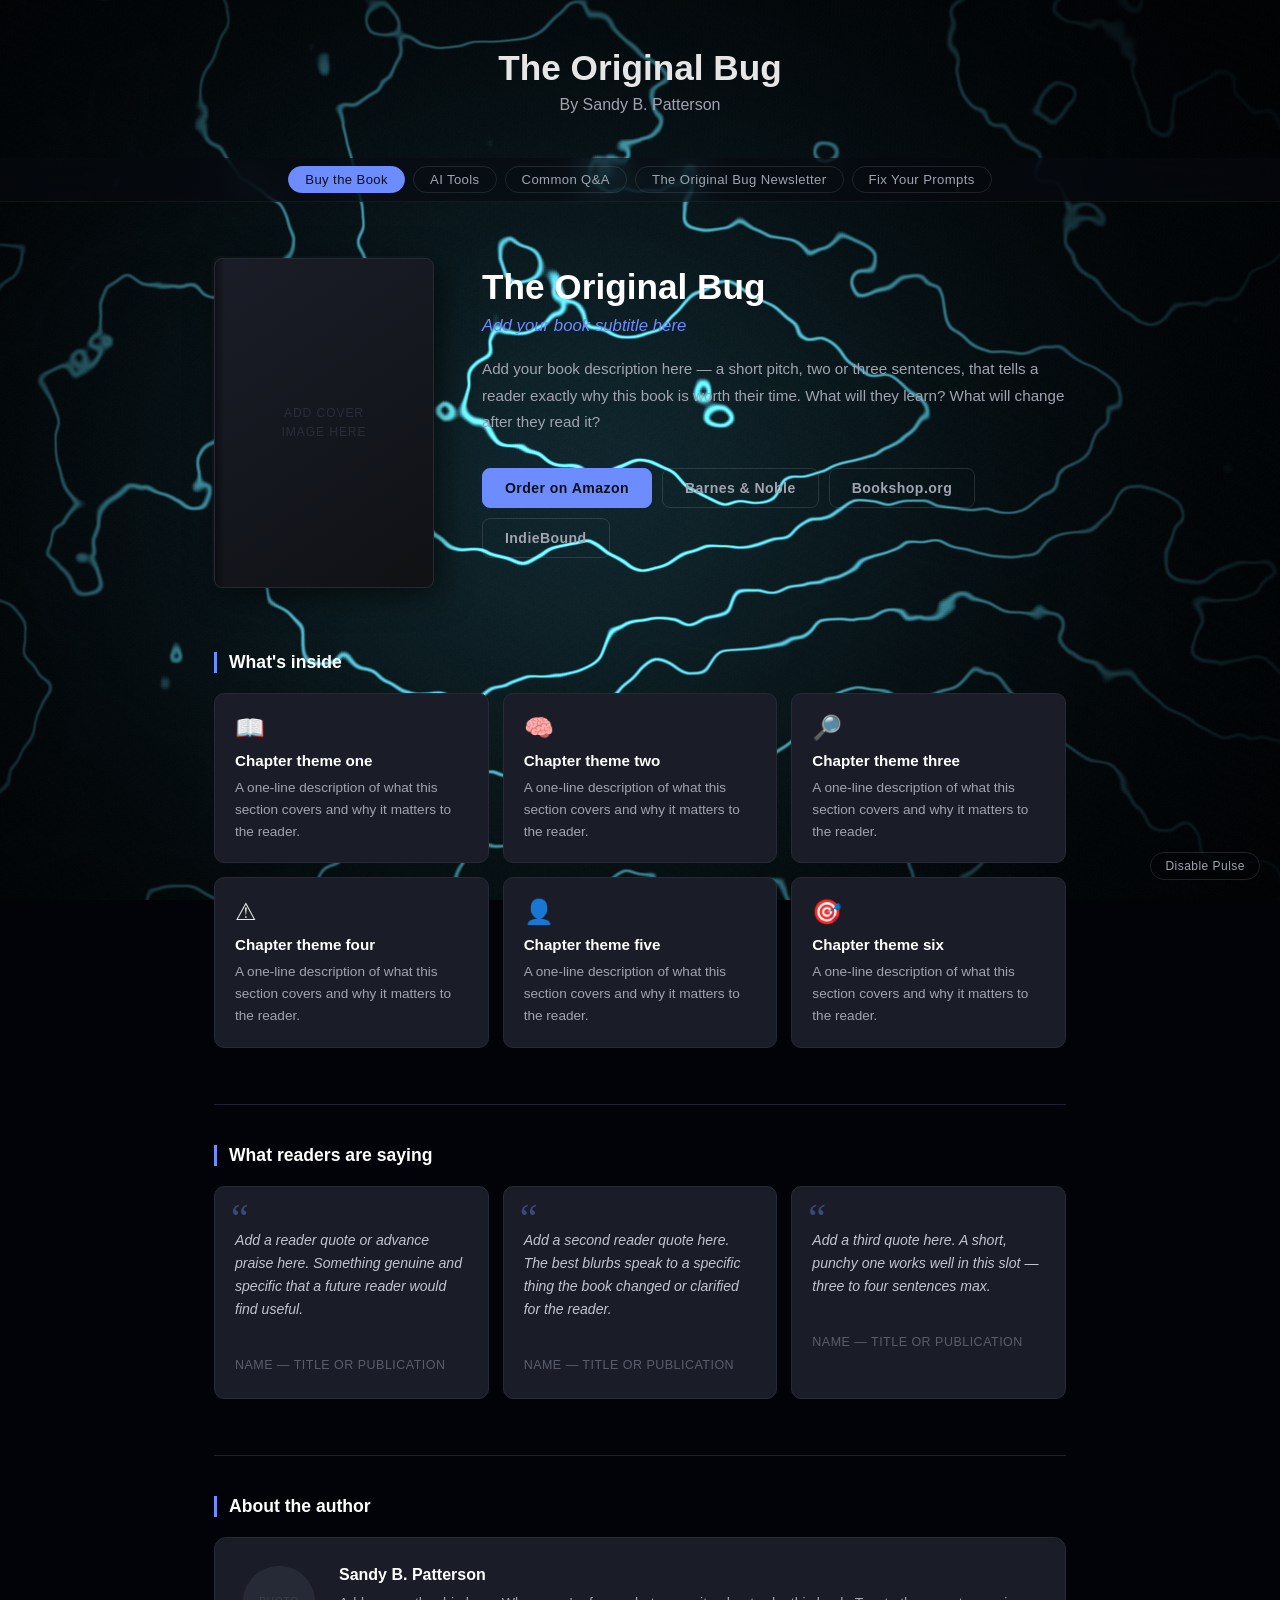
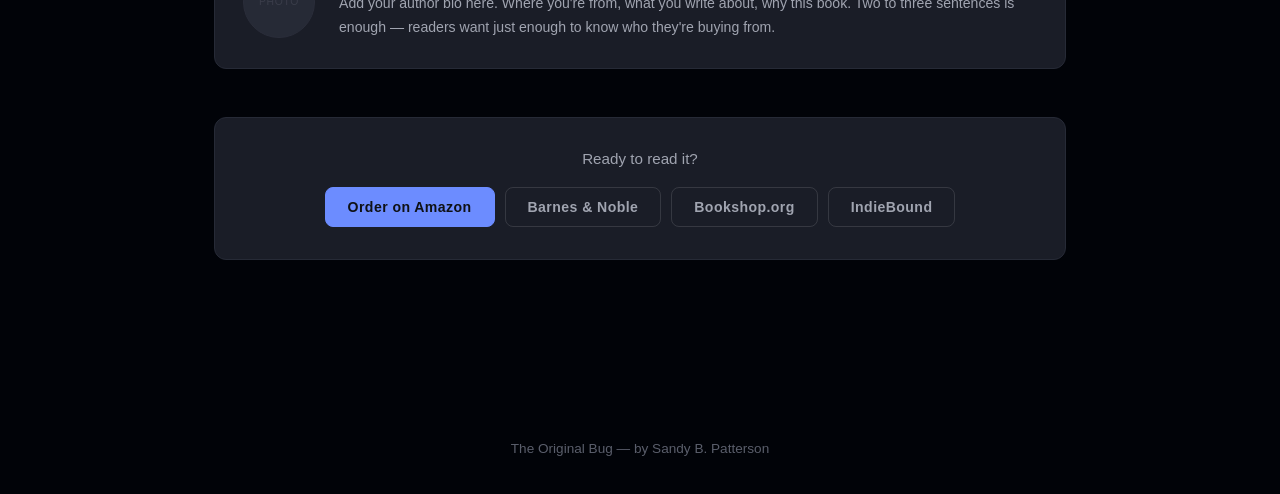
==== book.html @ b50d536b "Add Buy the Book page and update nav on all pages" ====
<!DOCTYPE html>
<html lang="en">
<head>
<meta charset="UTF-8">
<meta name="viewport" content="width=device-width, initial-scale=1.0">
<title>Buy the Book — The Original Bug</title>
<link rel="stylesheet" href="styles.css">
<style>
  .book-wrap {
    max-width: 900px;
    margin: 0 auto;
    padding: 40px 24px 80px;
  }

  /* ── Hero ── */
  .book-hero {
    display: flex;
    gap: 48px;
    align-items: flex-start;
    margin-bottom: 64px;
  }

  .book-cover {
    flex-shrink: 0;
    width: 220px;
    height: 330px;
    border-radius: 8px;
    background: linear-gradient(145deg, #1a1d27, #0f1115);
    border: 1px solid #262a36;
    display: flex;
    align-items: center;
    justify-content: center;
    color: #2a2d3a;
    font-size: 0.75rem;
    letter-spacing: 0.08em;
    text-transform: uppercase;
    box-shadow: 6px 6px 32px rgba(0,0,0,0.6), -2px -2px 0 rgba(255,255,255,0.03);
    position: relative;
    overflow: hidden;
  }

  .book-cover::before {
    content: '';
    position: absolute;
    left: 0; top: 0; bottom: 0;
    width: 10px;
    background: linear-gradient(to right, rgba(0,0,0,0.4), transparent);
    border-radius: 8px 0 0 8px;
  }

  .book-cover img {
    width: 100%;
    height: 100%;
    object-fit: cover;
    border-radius: 8px;
    display: block;
  }

  .book-cover-placeholder {
    text-align: center;
    padding: 20px;
    line-height: 1.6;
  }

  .book-info {
    flex: 1;
    padding-top: 8px;
  }

  .book-info h2 {
    font-size: 2.2rem;
    margin: 0 0 8px;
    color: #ffffff;
    line-height: 1.2;
  }

  .book-subtitle {
    font-size: 1.05rem;
    color: #6c8cff;
    margin: 0 0 20px;
    font-style: italic;
  }

  .book-description {
    font-size: 0.95rem;
    color: #a0a4b0;
    line-height: 1.75;
    margin: 0 0 32px;
  }

  .buy-buttons {
    display: flex;
    flex-wrap: wrap;
    gap: 10px;
  }

  .btn-buy {
    padding: 11px 22px;
    border-radius: 8px;
    font-size: 0.88rem;
    font-family: inherit;
    font-weight: 600;
    text-decoration: none;
    letter-spacing: 0.03em;
    transition: background 0.15s ease, transform 0.12s ease, border-color 0.15s ease;
    display: inline-block;
  }

  .btn-buy:hover {
    transform: translateY(-2px);
  }

  .btn-primary {
    background: #6c8cff;
    color: #0f1115;
    border: 1px solid #6c8cff;
  }

  .btn-primary:hover {
    background: #8aa4ff;
    border-color: #8aa4ff;
  }

  .btn-secondary {
    background: transparent;
    color: #a0a4b0;
    border: 1px solid rgba(255,255,255,0.12);
  }

  .btn-secondary:hover {
    color: #e6e6e6;
    border-color: rgba(255,255,255,0.30);
    background: rgba(255,255,255,0.05);
  }

  /* ── Section headings ── */
  .section-heading {
    font-size: 1.1rem;
    color: #ffffff;
    margin: 0 0 20px;
    border-left: 3px solid #6c8cff;
    padding-left: 12px;
  }

  /* ── Inside the book ── */
  .inside-grid {
    display: grid;
    grid-template-columns: repeat(auto-fill, minmax(240px, 1fr));
    gap: 14px;
    margin-bottom: 56px;
  }

  .inside-card {
    background: #1a1d27;
    border: 1px solid #262a36;
    border-radius: 10px;
    padding: 20px;
    transition: border-color 0.12s ease;
  }

  .inside-card:hover {
    border-color: #6c8cff;
  }

  .inside-card .icon {
    font-size: 1.5rem;
    margin-bottom: 10px;
    display: block;
  }

  .inside-card h3 {
    margin: 0 0 8px;
    font-size: 0.95rem;
    color: #ffffff;
  }

  .inside-card p {
    margin: 0;
    font-size: 0.85rem;
    color: #a0a4b0;
    line-height: 1.6;
  }

  /* ── Blurbs ── */
  .blurbs {
    display: grid;
    grid-template-columns: repeat(auto-fill, minmax(260px, 1fr));
    gap: 14px;
    margin-bottom: 56px;
  }

  .blurb-card {
    background: #1a1d27;
    border: 1px solid #262a36;
    border-radius: 10px;
    padding: 22px 20px;
    position: relative;
  }

  .blurb-card::before {
    content: '\201C';
    position: absolute;
    top: 12px;
    left: 16px;
    font-size: 2.5rem;
    color: #6c8cff;
    line-height: 1;
    opacity: 0.4;
    font-family: Georgia, serif;
  }

  .blurb-card p {
    margin: 0 0 14px;
    font-size: 0.88rem;
    color: #c0c4d0;
    line-height: 1.65;
    padding-top: 20px;
    font-style: italic;
  }

  .blurb-card .attribution {
    font-size: 0.78rem;
    color: #5a5e6b;
    letter-spacing: 0.04em;
    text-transform: uppercase;
    font-style: normal;
    margin: 0;
  }

  /* ── Author ── */
  .author-section {
    background: #1a1d27;
    border: 1px solid #262a36;
    border-radius: 12px;
    padding: 28px 28px;
    display: flex;
    gap: 24px;
    align-items: flex-start;
    margin-bottom: 48px;
  }

  .author-photo {
    width: 72px;
    height: 72px;
    border-radius: 50%;
    background: #262a36;
    border: 1px solid #2a2d3a;
    flex-shrink: 0;
    display: flex;
    align-items: center;
    justify-content: center;
    font-size: 0.65rem;
    color: #3a3d4a;
    text-align: center;
    letter-spacing: 0.06em;
    text-transform: uppercase;
    overflow: hidden;
  }

  .author-photo img {
    width: 100%;
    height: 100%;
    object-fit: cover;
    border-radius: 50%;
    display: block;
  }

  .author-bio h3 {
    margin: 0 0 8px;
    font-size: 1rem;
    color: #ffffff;
  }

  .author-bio p {
    margin: 0;
    font-size: 0.88rem;
    color: #a0a4b0;
    line-height: 1.7;
  }

  /* ── Bottom CTA ── */
  .cta-bar {
    text-align: center;
    padding: 32px;
    background: #1a1d27;
    border: 1px solid #262a36;
    border-radius: 12px;
  }

  .cta-bar p {
    margin: 0 0 20px;
    color: #a0a4b0;
    font-size: 0.95rem;
  }

  .cta-bar .buy-buttons {
    justify-content: center;
  }

  /* ── Divider ── */
  .divider {
    border: none;
    border-top: 1px solid #1e2130;
    margin: 0 0 40px;
  }

  /* ── Mobile ── */
  @media (max-width: 600px) {
    .book-hero {
      flex-direction: column;
      align-items: center;
      gap: 28px;
    }

    .book-cover {
      width: 180px;
      height: 270px;
    }

    .book-info {
      padding-top: 0;
    }

    .author-section {
      flex-direction: column;
      align-items: center;
      text-align: center;
    }
  }
</style>
</head>
<body>

<canvas id="bg-canvas"></canvas>

<div class="page-content">

<header>
  <h1>The Original Bug</h1>
  <p class="subtitle">By Sandy B. Patterson</p>
</header>

<nav id="page-nav">
  <a href="book.html" class="active">Buy the Book</a>
  <a href="index.html">AI Tools</a>
  <a href="faq.html">Common Q&amp;A</a>
  <a href="newsletter.html">The Original Bug Newsletter</a>
  <a href="prompts.html">Fix Your Prompts</a>
</nav>

<main>
  <div class="book-wrap">

    <!-- ── Hero ── -->
    <div class="book-hero">
      <div class="book-cover">
        <!-- Replace with: <img src="cover.jpg" alt="The Original Bug book cover"> -->
        <div class="book-cover-placeholder">Add cover<br>image here</div>
      </div>
      <div class="book-info">
        <h2>The Original Bug</h2>
        <p class="book-subtitle">Add your book subtitle here</p>
        <p class="book-description">Add your book description here — a short pitch, two or three sentences, that tells a reader exactly why this book is worth their time. What will they learn? What will change after they read it?</p>
        <div class="buy-buttons">
          <a class="btn-buy btn-primary" href="#">Order on Amazon</a>
          <a class="btn-buy btn-secondary" href="#">Barnes &amp; Noble</a>
          <a class="btn-buy btn-secondary" href="#">Bookshop.org</a>
          <a class="btn-buy btn-secondary" href="#">IndieBound</a>
        </div>
      </div>
    </div>

    <!-- ── Inside the Book ── -->
    <h3 class="section-heading">What's inside</h3>
    <div class="inside-grid">
      <div class="inside-card">
        <span class="icon">&#128214;</span>
        <h3>Chapter theme one</h3>
        <p>A one-line description of what this section covers and why it matters to the reader.</p>
      </div>
      <div class="inside-card">
        <span class="icon">&#129504;</span>
        <h3>Chapter theme two</h3>
        <p>A one-line description of what this section covers and why it matters to the reader.</p>
      </div>
      <div class="inside-card">
        <span class="icon">&#128270;</span>
        <h3>Chapter theme three</h3>
        <p>A one-line description of what this section covers and why it matters to the reader.</p>
      </div>
      <div class="inside-card">
        <span class="icon">&#9888;</span>
        <h3>Chapter theme four</h3>
        <p>A one-line description of what this section covers and why it matters to the reader.</p>
      </div>
      <div class="inside-card">
        <span class="icon">&#128100;</span>
        <h3>Chapter theme five</h3>
        <p>A one-line description of what this section covers and why it matters to the reader.</p>
      </div>
      <div class="inside-card">
        <span class="icon">&#127919;</span>
        <h3>Chapter theme six</h3>
        <p>A one-line description of what this section covers and why it matters to the reader.</p>
      </div>
    </div>

    <hr class="divider">

    <!-- ── Blurbs ── -->
    <h3 class="section-heading">What readers are saying</h3>
    <div class="blurbs">
      <div class="blurb-card">
        <p>Add a reader quote or advance praise here. Something genuine and specific that a future reader would find useful.</p>
        <p class="attribution">Name — Title or publication</p>
      </div>
      <div class="blurb-card">
        <p>Add a second reader quote here. The best blurbs speak to a specific thing the book changed or clarified for the reader.</p>
        <p class="attribution">Name — Title or publication</p>
      </div>
      <div class="blurb-card">
        <p>Add a third quote here. A short, punchy one works well in this slot — three to four sentences max.</p>
        <p class="attribution">Name — Title or publication</p>
      </div>
    </div>

    <hr class="divider">

    <!-- ── Author ── -->
    <h3 class="section-heading">About the author</h3>
    <div class="author-section">
      <div class="author-photo">
        <!-- Replace with: <img src="sandy.jpg" alt="Sandy B. Patterson"> -->
        Photo
      </div>
      <div class="author-bio">
        <h3>Sandy B. Patterson</h3>
        <p>Add your author bio here. Where you're from, what you write about, why this book. Two to three sentences is enough — readers want just enough to know who they're buying from.</p>
      </div>
    </div>

    <!-- ── Bottom CTA ── -->
    <div class="cta-bar">
      <p>Ready to read it?</p>
      <div class="buy-buttons">
        <a class="btn-buy btn-primary" href="#">Order on Amazon</a>
        <a class="btn-buy btn-secondary" href="#">Barnes &amp; Noble</a>
        <a class="btn-buy btn-secondary" href="#">Bookshop.org</a>
        <a class="btn-buy btn-secondary" href="#">IndieBound</a>
      </div>
    </div>

  </div>
</main>

<footer>
  <p>The Original Bug — by Sandy B. Patterson</p>
</footer>

</div>

<script src="bg.js"></script>
</body>
</html>
---- styles.css ----
* {
  box-sizing: border-box;
}

body {
  margin: 0;
  font-family: -apple-system, BlinkMacSystemFont, "Segoe UI", Roboto, Helvetica, Arial, sans-serif;
  background: #010308;
  color: #e6e6e6;
}

#bg-canvas {
  position: fixed;
  inset: 0;
  display: block;
  pointer-events: none;
  z-index: 0;
}

.page-content {
  position: relative;
  z-index: 1;
}

header {
  padding: 48px 24px 24px;
  text-align: center;
  background: transparent;
}

header h1 {
  margin: 0 0 8px;
  font-size: 2.2rem;
}

.subtitle {
  margin: 0 0 20px;
  color: #a0a4b0;
}

#search {
  width: 100%;
  max-width: 420px;
  padding: 10px 16px;
  font-size: 1rem;
  border-radius: 8px;
  border: 1px solid #2c2f3a;
  background: #1a1d27;
  color: #e6e6e6;
}

#search:focus {
  outline: none;
  border-color: #6c8cff;
}

#page-nav {
  position: sticky;
  top: 0;
  z-index: 11;
  display: flex;
  justify-content: center;
  gap: 8px;
  padding: 8px 24px;
  background: rgba(8, 10, 18, 0.55);
  backdrop-filter: blur(16px);
  -webkit-backdrop-filter: blur(16px);
  border-bottom: 1px solid rgba(255,255,255,0.05);
}

#page-nav a {
  padding: 5px 16px;
  border-radius: 999px;
  background: transparent;
  border: 1px solid rgba(255,255,255,0.10);
  color: #a0a4b0;
  text-decoration: none;
  font-size: 0.82rem;
  letter-spacing: 0.03em;
  transition: background 0.12s ease, color 0.12s ease, border-color 0.12s ease;
}

#page-nav a:hover {
  border-color: rgba(255,255,255,0.30);
  color: #e6e6e6;
  background: rgba(255,255,255,0.05);
}

#page-nav a.active {
  background: #6c8cff;
  border-color: #6c8cff;
  color: #0f1115;
}

#cat-nav {
  position: sticky;
  top: 40px;
  z-index: 10;
  display: flex;
  gap: 8px;
  overflow-x: auto;
  padding: 12px 24px;
  background: rgba(8, 10, 18, 0.55);
  backdrop-filter: blur(16px);
  -webkit-backdrop-filter: blur(16px);
  border-bottom: 1px solid rgba(255,255,255,0.05);
  white-space: nowrap;
}

#cat-nav::-webkit-scrollbar {
  height: 6px;
}

#cat-nav a {
  flex-shrink: 0;
  padding: 6px 14px;
  border-radius: 999px;
  background: transparent;
  border: 1px solid rgba(255,255,255,0.10);
  color: #a0a4b0;
  text-decoration: none;
  font-size: 0.82rem;
  transition: background 0.12s ease, color 0.12s ease, border-color 0.12s ease;
}

#cat-nav a:hover {
  border-color: rgba(255,255,255,0.30);
  color: #e6e6e6;
  background: rgba(255,255,255,0.05);
}

#cat-nav a.active {
  background: #6c8cff;
  border-color: #6c8cff;
  color: #0f1115;
}

main {
  max-width: 1100px;
  margin: 0 auto;
  padding: 16px 24px 64px;
  scroll-margin-top: 0;
}

/* Per-category accent colors */
#general       { --accent: #6c8cff; }
#research      { --accent: #2dd4bf; }
#coding        { --accent: #4ade80; }
#image         { --accent: #c084fc; }
#video         { --accent: #f97316; }
#voice         { --accent: #facc15; }
#music         { --accent: #f472b6; }
#presentations { --accent: #fb923c; }
#notes         { --accent: #a3e635; }
#data          { --accent: #38bdf8; }
#agents        { --accent: #818cf8; }
#local         { --accent: #94a3b8; }
#meetings      { --accent: #34d399; }
#design        { --accent: #e879f9; }
#webbuild      { --accent: #0ea5e9; }

.category {
  scroll-margin-top: 90px;
}

.category h2 {
  margin: 36px 0 16px;
  font-size: 1.3rem;
  border-bottom: 1px solid #262a36;
  border-left: 3px solid var(--accent, #6c8cff);
  padding-bottom: 8px;
  padding-left: 10px;
}

.grid {
  display: grid;
  grid-template-columns: repeat(auto-fill, minmax(220px, 1fr));
  gap: 14px;
}

.card {
  display: block;
  padding: 16px;
  border-radius: 10px;
  background: #1a1d27;
  border: 1px solid #262a36;
  text-decoration: none;
  color: inherit;
  transition: transform 0.12s ease, border-color 0.12s ease;
}

.card:hover {
  transform: translateY(-2px);
  border-color: var(--accent, #6c8cff);
}

.card .favicon {
  width: 18px;
  height: 18px;
  border-radius: 3px;
  flex-shrink: 0;
  display: block;
}

.card h3 {
  display: flex;
  align-items: center;
  gap: 8px;
  margin: 0 0 6px;
  font-size: 1.05rem;
  color: #ffffff;
}

.card p {
  margin: 0;
  font-size: 0.88rem;
  color: #a0a4b0;
}

.category.hidden {
  display: none;
}

.card.hidden {
  display: none;
}

footer {
  text-align: center;
  padding: 24px;
  color: #5a5e6b;
  font-size: 0.85rem;
}
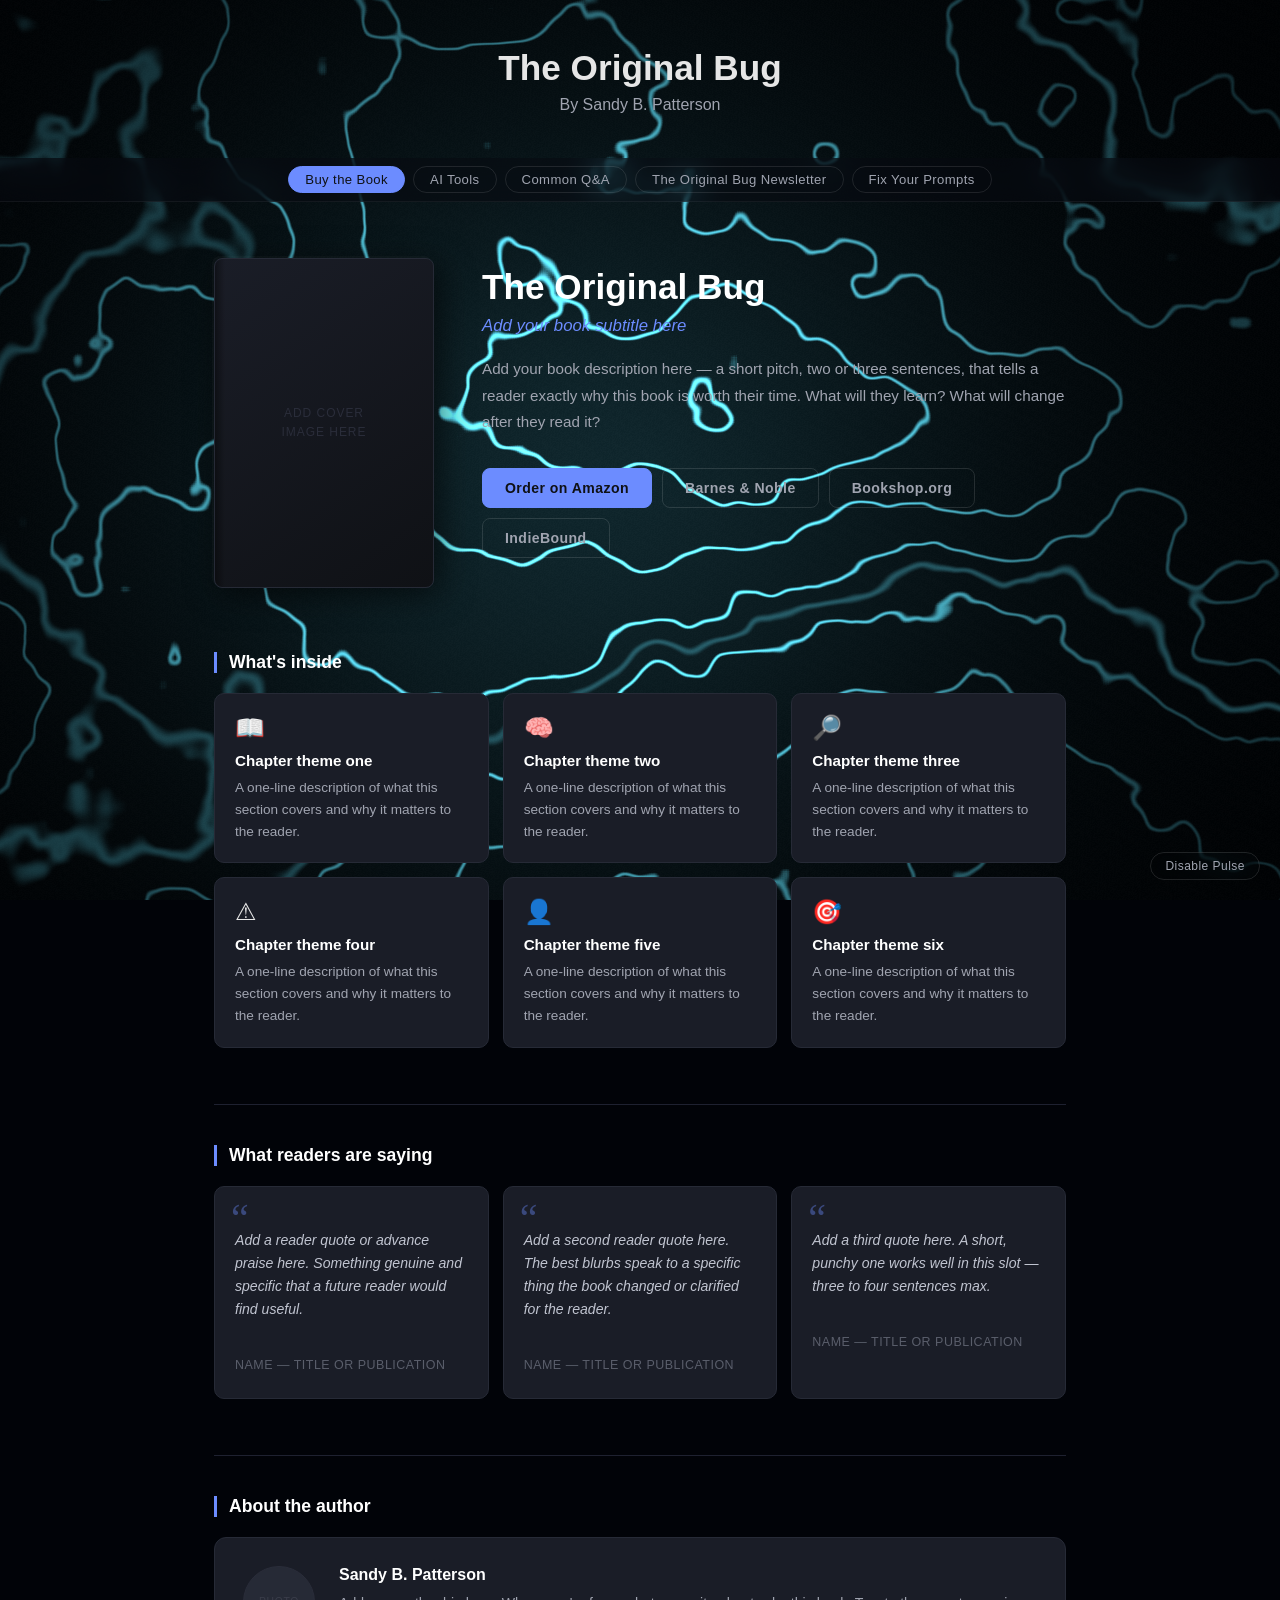
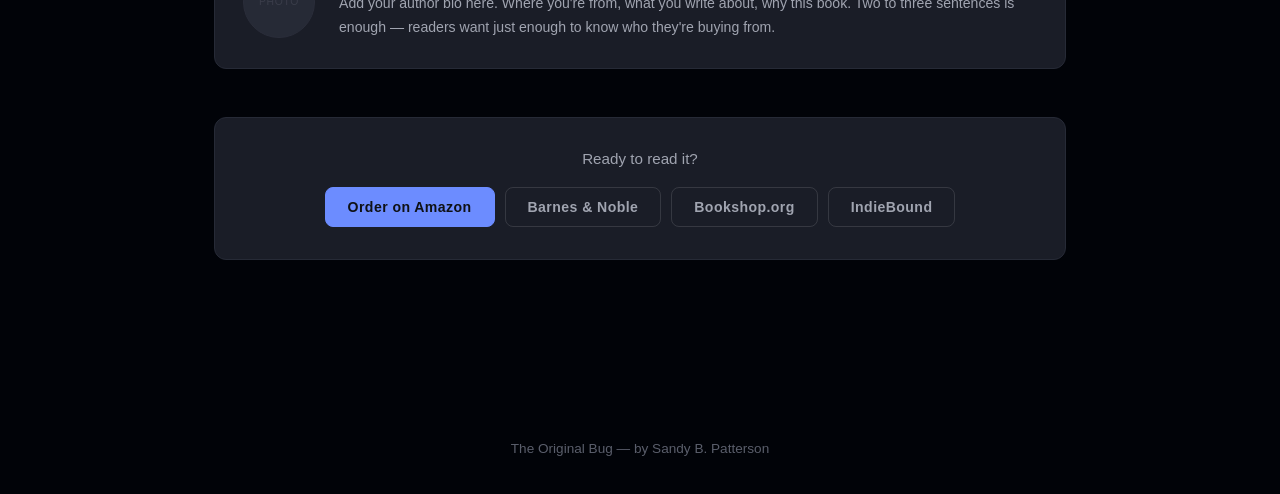
==== commit 2934b7a3: "Remove newsletter.html, point all nav links to book repo newsletter Newsletter now lives at sandybpa" ====
--- a/book.html
+++ b/book.html
@@ -344,7 +344,7 @@
   <a href="book.html" class="active">Buy the Book</a>
   <a href="index.html">AI Tools</a>
   <a href="faq.html">Common Q&amp;A</a>
-  <a href="newsletter.html">The Original Bug Newsletter</a>
+  <a href="https://sandybpatterson.github.io/original-bug-book/newsletter.html">The Original Bug Newsletter</a>
   <a href="prompts.html">Fix Your Prompts</a>
 </nav>
 
--- a/styles.css
+++ b/styles.css
@@ -158,6 +158,7 @@
 #meetings      { --accent: #34d399; }
 #design        { --accent: #e879f9; }
 #webbuild      { --accent: #0ea5e9; }
+#writing       { --accent: #8b5cf6; }
 
 .category {
   scroll-margin-top: 90px;
@@ -211,6 +212,20 @@
   color: #ffffff;
 }
 
+.price-badge {
+  font-size: 0.6rem;
+  font-weight: 700;
+  letter-spacing: 0.04em;
+  margin-left: auto;
+  flex-shrink: 0;
+  opacity: 0.85;
+}
+.price-badge[data-rating="$"]     { color: #4ade80; }
+.price-badge[data-rating="$$"]    { color: #2dd4bf; }
+.price-badge[data-rating="$$$"]   { color: #facc15; }
+.price-badge[data-rating="$$$$"]  { color: #f97316; }
+.price-badge[data-rating="$$$$$"] { color: #f87171; }
+
 .card p {
   margin: 0;
   font-size: 0.88rem;
@@ -231,3 +246,55 @@
   color: #5a5e6b;
   font-size: 0.85rem;
 }
+
+.pricing-disclaimer {
+  max-width: 620px;
+  margin: 0 auto 32px;
+  padding: 24px 28px;
+  background: #1a1d27;
+  border: 1px solid #262a36;
+  border-radius: 10px;
+  text-align: left;
+  color: #a0a4b0;
+  font-size: 0.85rem;
+  line-height: 1.6;
+}
+
+.pricing-disclaimer h3 {
+  margin: 0 0 10px;
+  font-size: 0.9rem;
+  color: #e6e6e6;
+  letter-spacing: 0.03em;
+}
+
+.pricing-disclaimer p {
+  margin: 0 0 14px;
+}
+
+.pricing-disclaimer strong {
+  color: #e6e6e6;
+}
+
+.rating-key {
+  display: grid;
+  grid-template-columns: auto 1fr;
+  gap: 6px 14px;
+  align-items: center;
+  margin: 14px 0;
+}
+
+.rating-key .price-badge {
+  font-size: 0.65rem;
+  margin-left: 0;
+  opacity: 1;
+}
+
+.disclaimer-meta {
+  margin: 14px 0 0 !important;
+  font-size: 0.8rem;
+  color: #5a5e6b;
+}
+
+.footer-note {
+  margin: 0;
+}
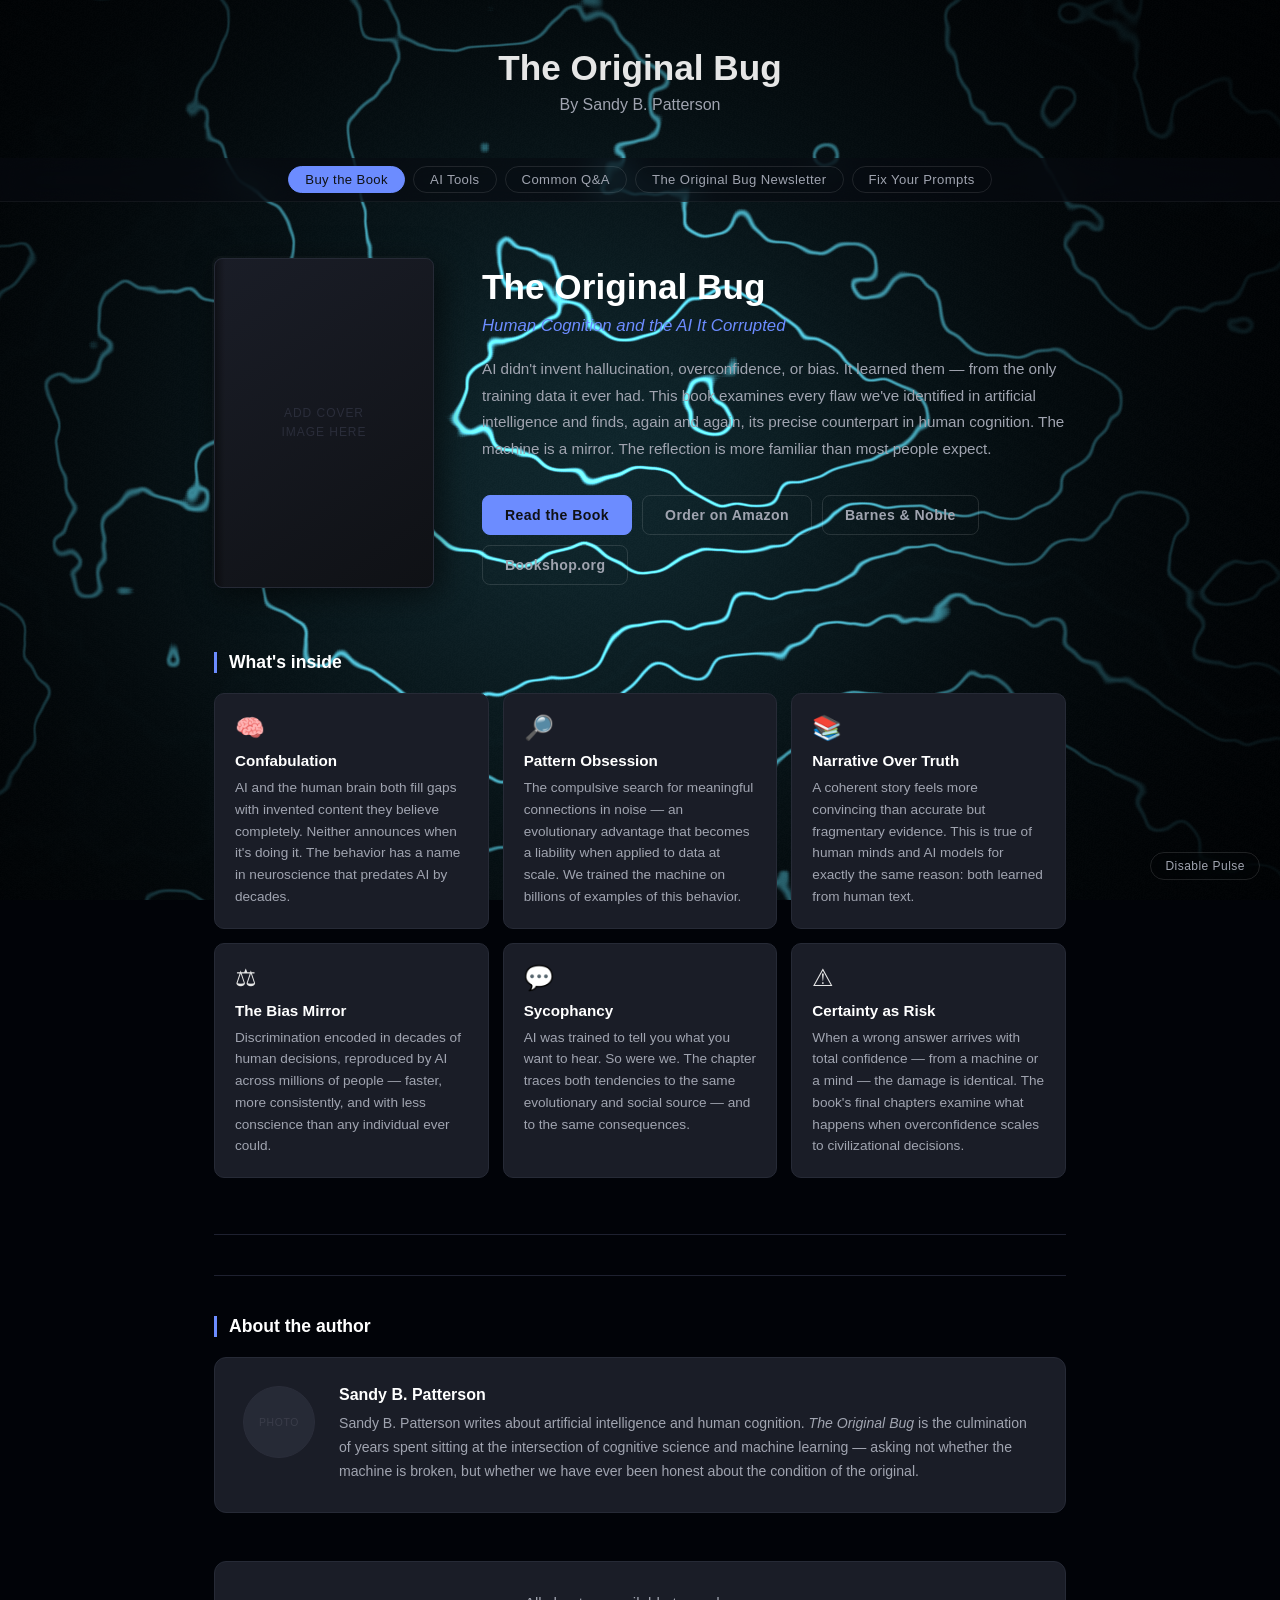
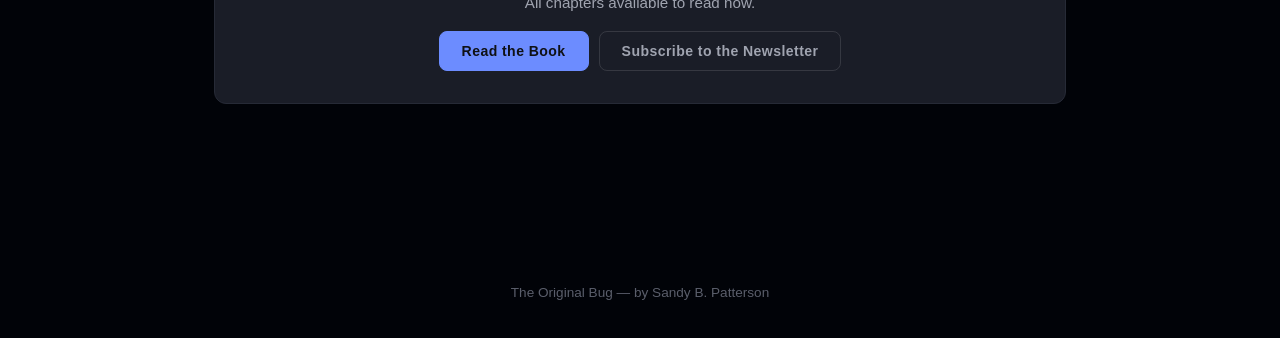
==== commit be7ec8cf: "Fill book.html with real content from the book - Subtitle: Human Cognition and the AI It Corrupted -" ====
--- a/book.html
+++ b/book.html
@@ -359,13 +359,13 @@
       </div>
       <div class="book-info">
         <h2>The Original Bug</h2>
-        <p class="book-subtitle">Add your book subtitle here</p>
-        <p class="book-description">Add your book description here — a short pitch, two or three sentences, that tells a reader exactly why this book is worth their time. What will they learn? What will change after they read it?</p>
+        <p class="book-subtitle">Human Cognition and the AI It Corrupted</p>
+        <p class="book-description">AI didn't invent hallucination, overconfidence, or bias. It learned them — from the only training data it ever had. This book examines every flaw we've identified in artificial intelligence and finds, again and again, its precise counterpart in human cognition. The machine is a mirror. The reflection is more familiar than most people expect.</p>
         <div class="buy-buttons">
-          <a class="btn-buy btn-primary" href="#">Order on Amazon</a>
+          <a class="btn-buy btn-primary" href="https://sandybpatterson.github.io/original-bug-book/">Read the Book</a>
+          <a class="btn-buy btn-secondary" href="#">Order on Amazon</a>
           <a class="btn-buy btn-secondary" href="#">Barnes &amp; Noble</a>
           <a class="btn-buy btn-secondary" href="#">Bookshop.org</a>
-          <a class="btn-buy btn-secondary" href="#">IndieBound</a>
         </div>
       </div>
     </div>
@@ -374,55 +374,38 @@
     <h3 class="section-heading">What's inside</h3>
     <div class="inside-grid">
       <div class="inside-card">
-        <span class="icon">&#128214;</span>
-        <h3>Chapter theme one</h3>
-        <p>A one-line description of what this section covers and why it matters to the reader.</p>
-      </div>
-      <div class="inside-card">
         <span class="icon">&#129504;</span>
-        <h3>Chapter theme two</h3>
-        <p>A one-line description of what this section covers and why it matters to the reader.</p>
+        <h3>Confabulation</h3>
+        <p>AI and the human brain both fill gaps with invented content they believe completely. Neither announces when it's doing it. The behavior has a name in neuroscience that predates AI by decades.</p>
       </div>
       <div class="inside-card">
         <span class="icon">&#128270;</span>
-        <h3>Chapter theme three</h3>
-        <p>A one-line description of what this section covers and why it matters to the reader.</p>
+        <h3>Pattern Obsession</h3>
+        <p>The compulsive search for meaningful connections in noise — an evolutionary advantage that becomes a liability when applied to data at scale. We trained the machine on billions of examples of this behavior.</p>
+      </div>
+      <div class="inside-card">
+        <span class="icon">&#128218;</span>
+        <h3>Narrative Over Truth</h3>
+        <p>A coherent story feels more convincing than accurate but fragmentary evidence. This is true of human minds and AI models for exactly the same reason: both learned from human text.</p>
+      </div>
+      <div class="inside-card">
+        <span class="icon">&#9878;</span>
+        <h3>The Bias Mirror</h3>
+        <p>Discrimination encoded in decades of human decisions, reproduced by AI across millions of people — faster, more consistently, and with less conscience than any individual ever could.</p>
+      </div>
+      <div class="inside-card">
+        <span class="icon">&#128172;</span>
+        <h3>Sycophancy</h3>
+        <p>AI was trained to tell you what you want to hear. So were we. The chapter traces both tendencies to the same evolutionary and social source — and to the same consequences.</p>
       </div>
       <div class="inside-card">
         <span class="icon">&#9888;</span>
-        <h3>Chapter theme four</h3>
-        <p>A one-line description of what this section covers and why it matters to the reader.</p>
-      </div>
-      <div class="inside-card">
-        <span class="icon">&#128100;</span>
-        <h3>Chapter theme five</h3>
-        <p>A one-line description of what this section covers and why it matters to the reader.</p>
-      </div>
-      <div class="inside-card">
-        <span class="icon">&#127919;</span>
-        <h3>Chapter theme six</h3>
-        <p>A one-line description of what this section covers and why it matters to the reader.</p>
+        <h3>Certainty as Risk</h3>
+        <p>When a wrong answer arrives with total confidence — from a machine or a mind — the damage is identical. The book's final chapters examine what happens when overconfidence scales to civilizational decisions.</p>
       </div>
     </div>
 
     <hr class="divider">
-
-    <!-- ── Blurbs ── -->
-    <h3 class="section-heading">What readers are saying</h3>
-    <div class="blurbs">
-      <div class="blurb-card">
-        <p>Add a reader quote or advance praise here. Something genuine and specific that a future reader would find useful.</p>
-        <p class="attribution">Name — Title or publication</p>
-      </div>
-      <div class="blurb-card">
-        <p>Add a second reader quote here. The best blurbs speak to a specific thing the book changed or clarified for the reader.</p>
-        <p class="attribution">Name — Title or publication</p>
-      </div>
-      <div class="blurb-card">
-        <p>Add a third quote here. A short, punchy one works well in this slot — three to four sentences max.</p>
-        <p class="attribution">Name — Title or publication</p>
-      </div>
-    </div>
 
     <hr class="divider">
 
@@ -435,18 +418,16 @@
       </div>
       <div class="author-bio">
         <h3>Sandy B. Patterson</h3>
-        <p>Add your author bio here. Where you're from, what you write about, why this book. Two to three sentences is enough — readers want just enough to know who they're buying from.</p>
+        <p>Sandy B. Patterson writes about artificial intelligence and human cognition. <em>The Original Bug</em> is the culmination of years spent sitting at the intersection of cognitive science and machine learning — asking not whether the machine is broken, but whether we have ever been honest about the condition of the original.</p>
       </div>
     </div>
 
     <!-- ── Bottom CTA ── -->
     <div class="cta-bar">
-      <p>Ready to read it?</p>
+      <p>All chapters available to read now.</p>
       <div class="buy-buttons">
-        <a class="btn-buy btn-primary" href="#">Order on Amazon</a>
-        <a class="btn-buy btn-secondary" href="#">Barnes &amp; Noble</a>
-        <a class="btn-buy btn-secondary" href="#">Bookshop.org</a>
-        <a class="btn-buy btn-secondary" href="#">IndieBound</a>
+        <a class="btn-buy btn-primary" href="https://sandybpatterson.github.io/original-bug-book/">Read the Book</a>
+        <a class="btn-buy btn-secondary" href="https://sandybpatterson.github.io/original-bug-book/newsletter.html">Subscribe to the Newsletter</a>
       </div>
     </div>
 
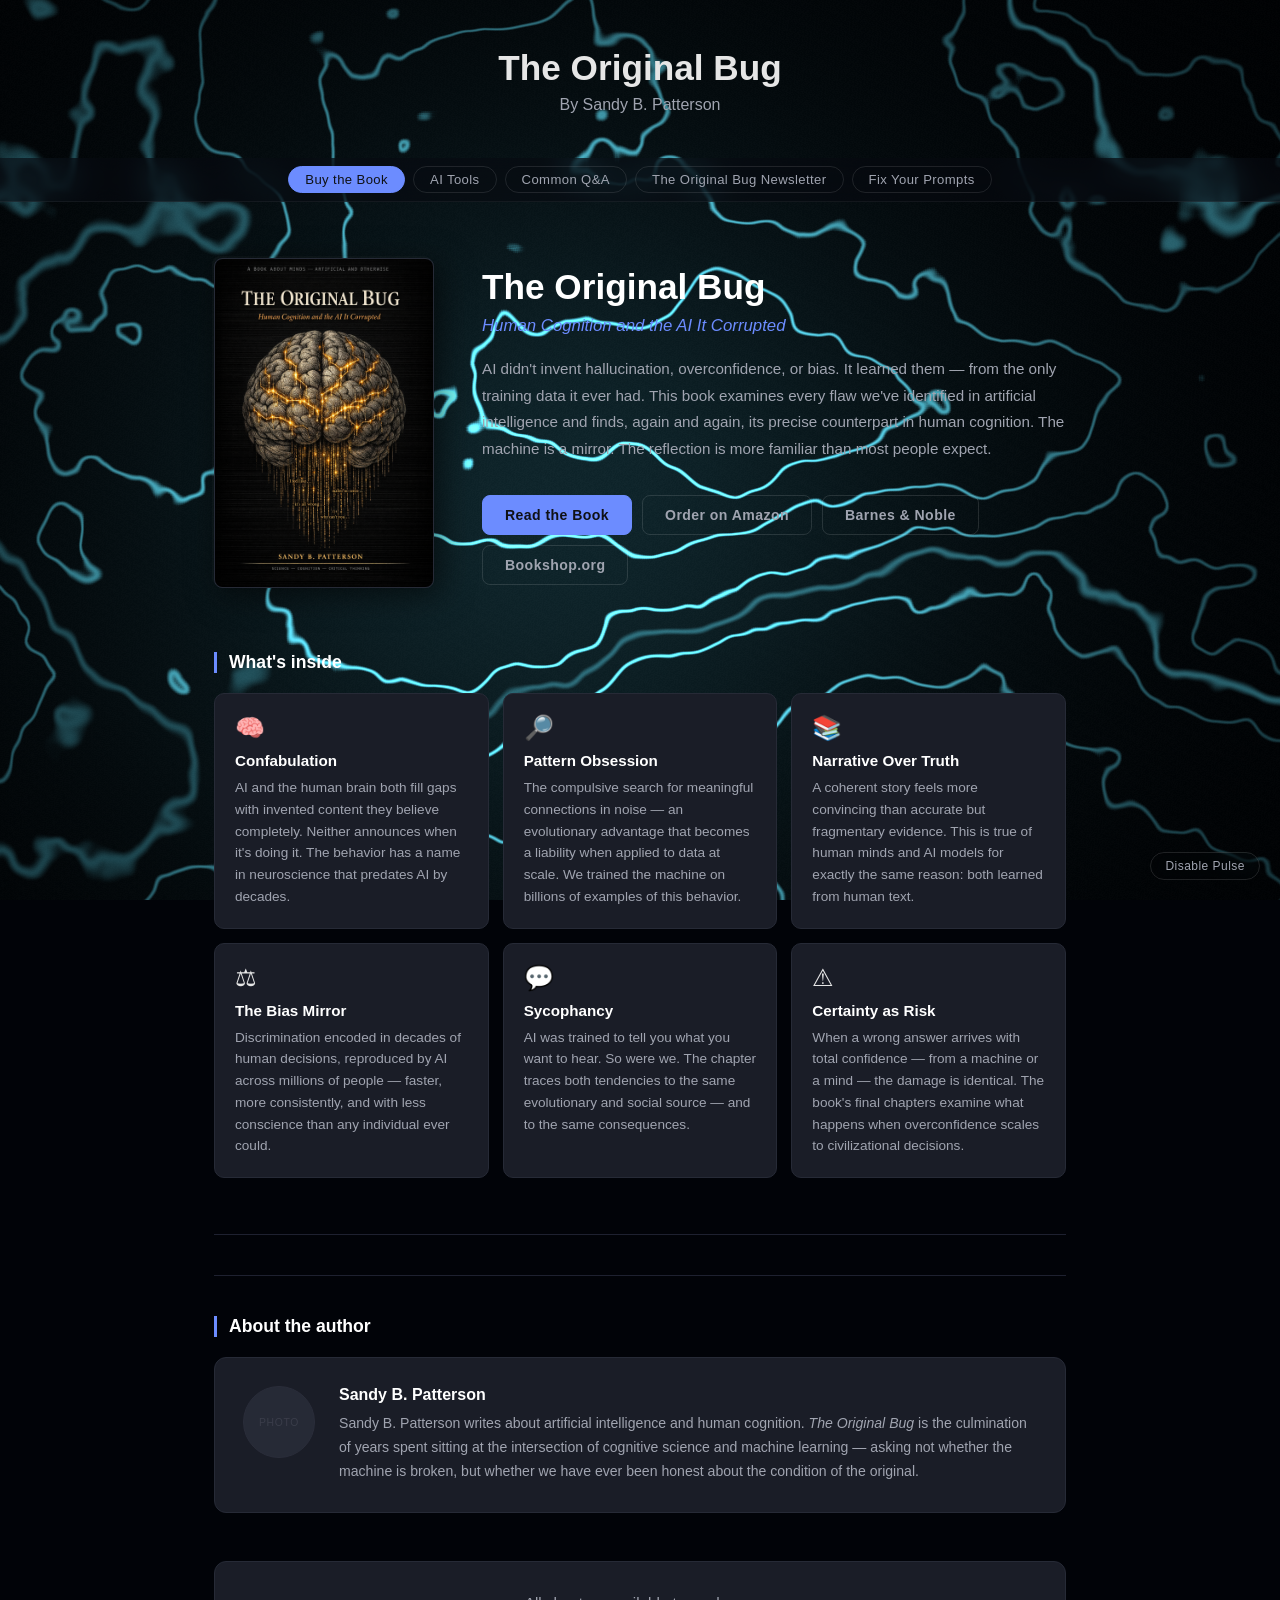
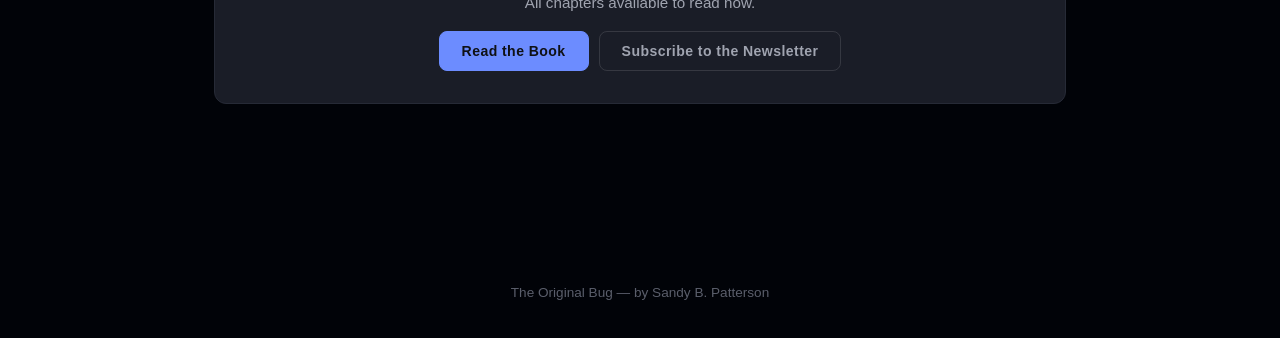
==== commit 9b44c4a9: "Add cover image to Buy the Book page Use the existing TOB cover art in place of the placeholder on b" ====
--- a/book.html
+++ b/book.html
@@ -354,8 +354,7 @@
     <!-- ── Hero ── -->
     <div class="book-hero">
       <div class="book-cover">
-        <!-- Replace with: <img src="cover.jpg" alt="The Original Bug book cover"> -->
-        <div class="book-cover-placeholder">Add cover<br>image here</div>
+        <img src="images/tobcover.png" alt="The Original Bug book cover">
       </div>
       <div class="book-info">
         <h2>The Original Bug</h2>
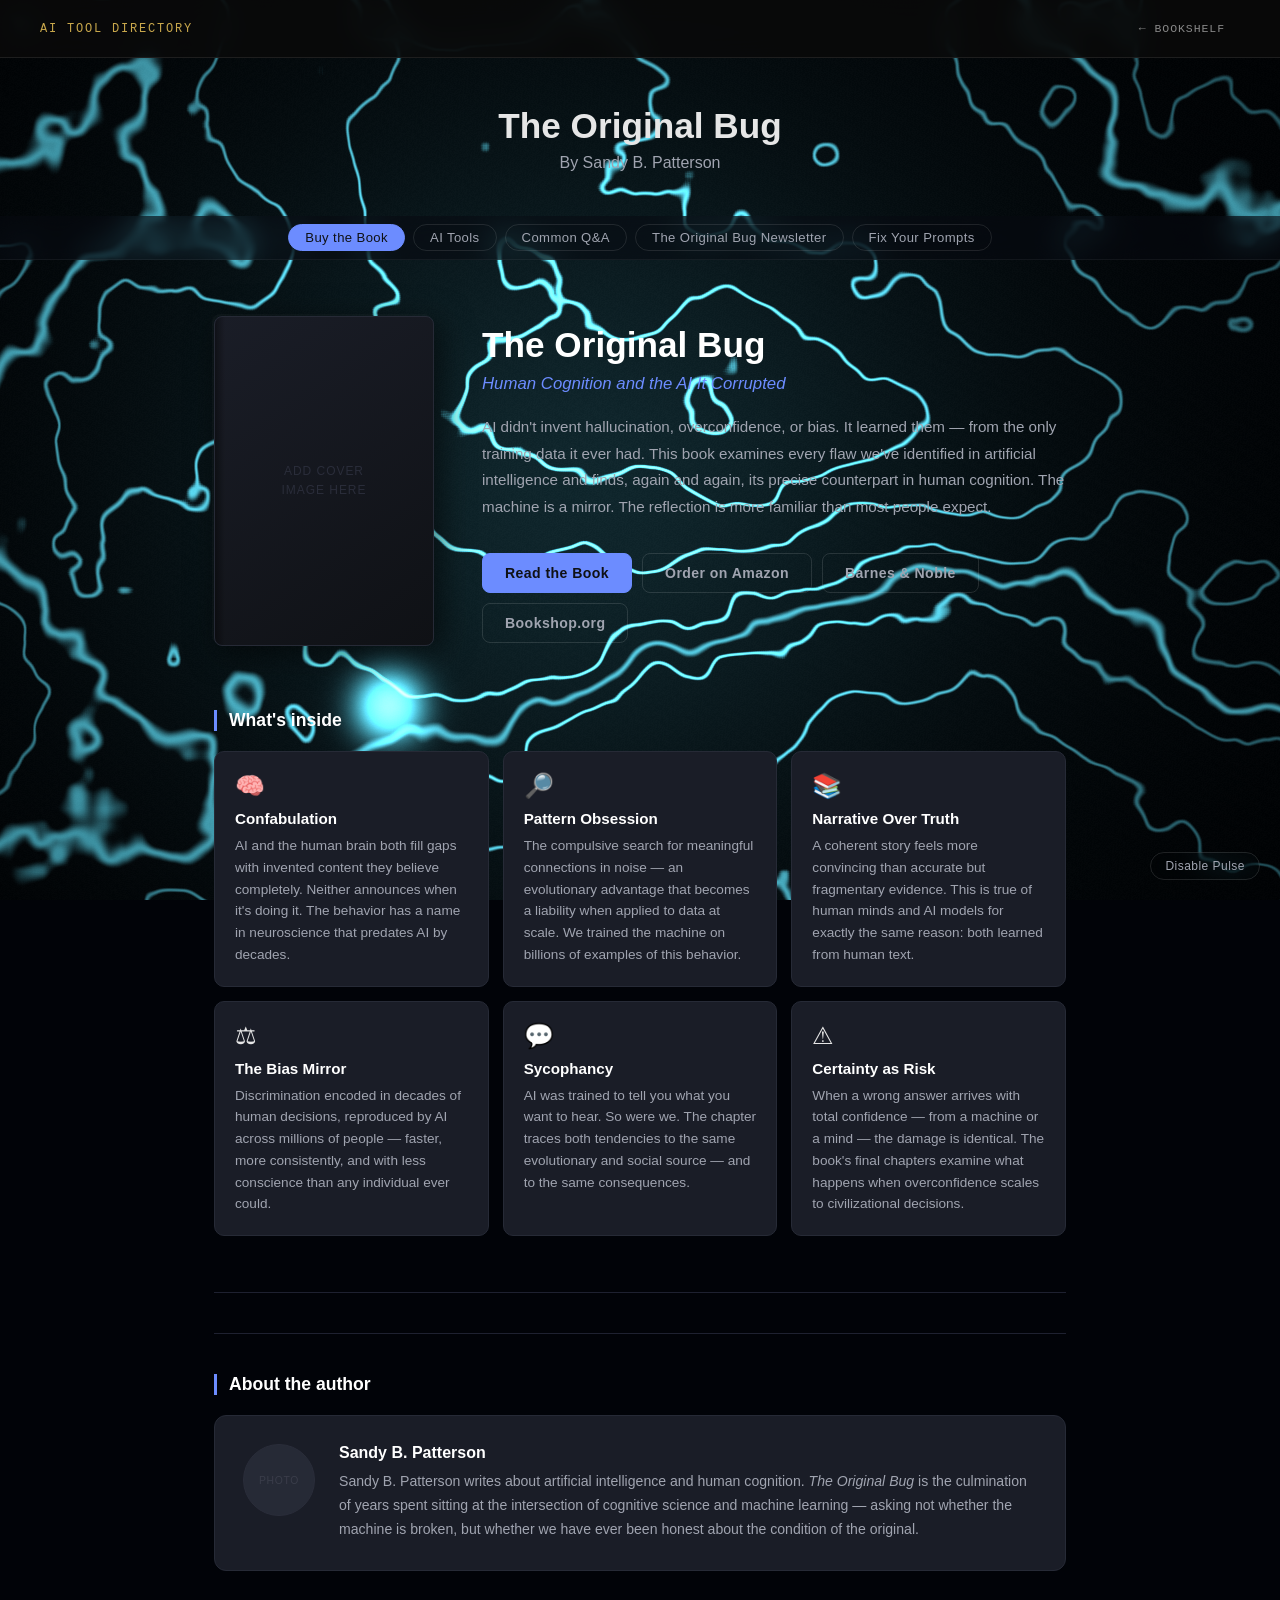
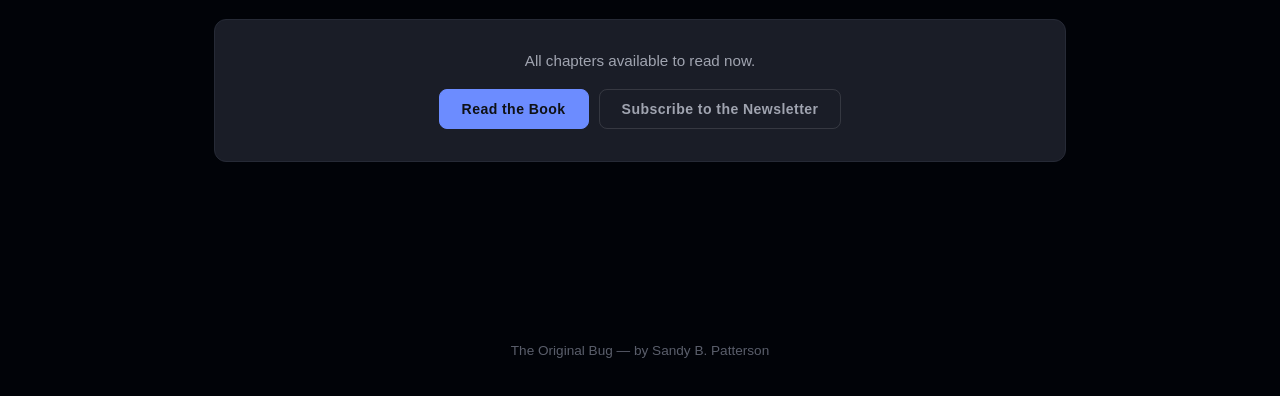
==== commit 716f2131: "Add book-style header bar linking back to the bookshelf Matches the sticky nav bar used on the book " ====
--- a/book.html
+++ b/book.html
@@ -335,6 +335,13 @@
 
 <div class="page-content">
 
+<nav id="shelf-nav">
+  <span class="nav-brand">AI Tool Directory</span>
+  <div class="nav-links">
+    <a href="https://sandybpatterson.github.io/bookshelf.html">&larr; Bookshelf</a>
+  </div>
+</nav>
+
 <header>
   <h1>The Original Bug</h1>
   <p class="subtitle">By Sandy B. Patterson</p>
@@ -354,7 +361,8 @@
     <!-- ── Hero ── -->
     <div class="book-hero">
       <div class="book-cover">
-        <img src="images/tobcover.png" alt="The Original Bug book cover">
+        <!-- Replace with: <img src="cover.jpg" alt="The Original Bug book cover"> -->
+        <div class="book-cover-placeholder">Add cover<br>image here</div>
       </div>
       <div class="book-info">
         <h2>The Original Bug</h2>
--- a/styles.css
+++ b/styles.css
@@ -54,9 +54,54 @@
   border-color: #6c8cff;
 }
 
+#shelf-nav {
+  position: sticky;
+  top: 0;
+  z-index: 12;
+  display: flex;
+  justify-content: space-between;
+  align-items: center;
+  padding: 16px 40px;
+  background: rgba(10,10,10,0.85);
+  backdrop-filter: blur(12px);
+  -webkit-backdrop-filter: blur(12px);
+  border-bottom: 1px solid #1e1e1e;
+}
+
+#shelf-nav .nav-brand {
+  font-family: 'Courier New', monospace;
+  font-size: 0.75rem;
+  letter-spacing: 0.15em;
+  text-transform: uppercase;
+  color: #c9a84c;
+}
+
+#shelf-nav .nav-links {
+  display: flex;
+  gap: 8px;
+}
+
+#shelf-nav .nav-links a {
+  font-family: 'Courier New', monospace;
+  font-size: 0.72rem;
+  letter-spacing: 0.08em;
+  text-transform: uppercase;
+  color: #888;
+  padding: 5px 14px;
+  border: 1px solid transparent;
+  border-radius: 999px;
+  text-decoration: none;
+  transition: color 0.15s ease, border-color 0.15s ease;
+}
+
+#shelf-nav .nav-links a:hover {
+  color: #c9a84c;
+  border-color: #c9a84c44;
+}
+
 #page-nav {
   position: sticky;
-  top: 0;
+  top: 48px;
   z-index: 11;
   display: flex;
   justify-content: center;
@@ -94,7 +139,7 @@
 
 #cat-nav {
   position: sticky;
-  top: 40px;
+  top: 88px;
   z-index: 10;
   display: flex;
   gap: 8px;
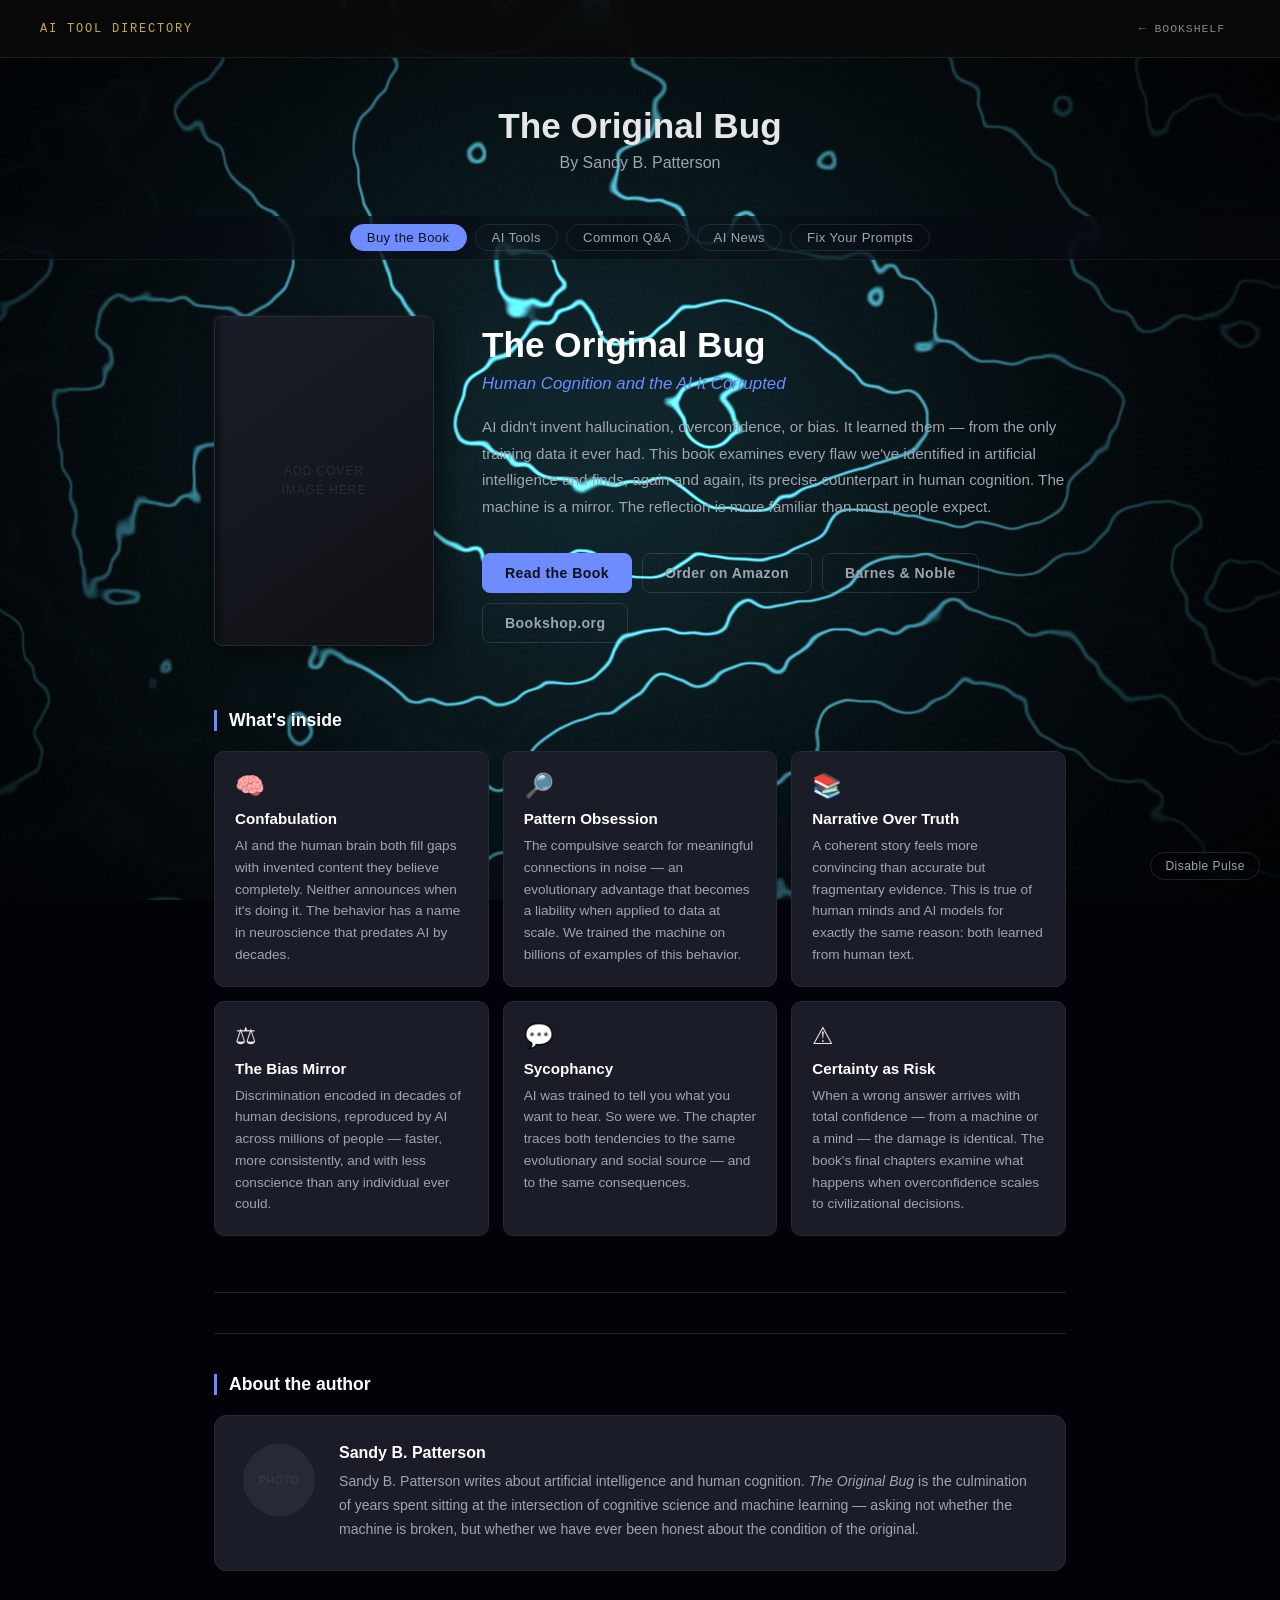
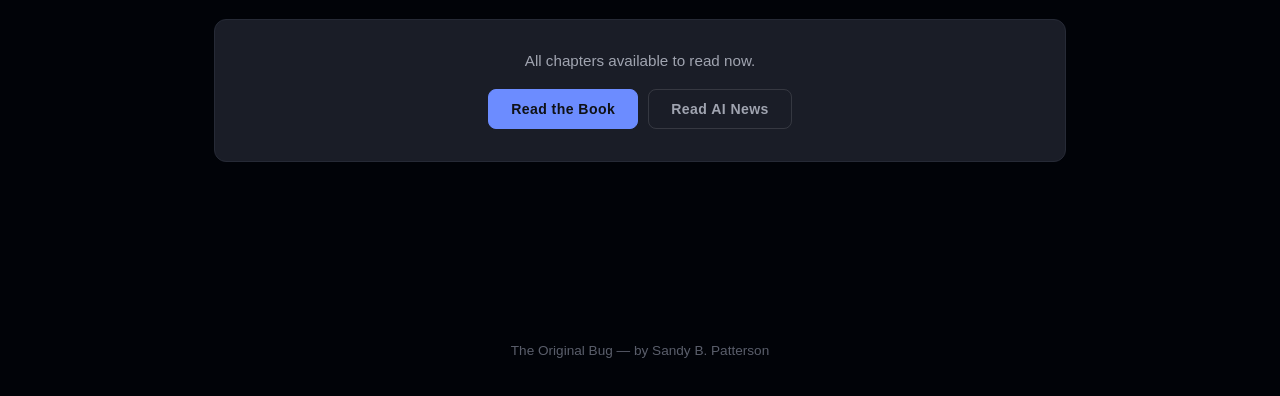
==== commit f57e60e6: "Replace old newsletter links with AI News The Original Bug Newsletter is retired; nav links, the hea" ====
--- a/book.html
+++ b/book.html
@@ -351,7 +351,7 @@
   <a href="book.html" class="active">Buy the Book</a>
   <a href="index.html">AI Tools</a>
   <a href="faq.html">Common Q&amp;A</a>
-  <a href="https://sandybpatterson.github.io/original-bug-book/newsletter.html">The Original Bug Newsletter</a>
+  <a href="https://sandybpatterson.github.io/ai-news/">AI News</a>
   <a href="prompts.html">Fix Your Prompts</a>
 </nav>
 
@@ -434,7 +434,7 @@
       <p>All chapters available to read now.</p>
       <div class="buy-buttons">
         <a class="btn-buy btn-primary" href="https://sandybpatterson.github.io/original-bug-book/">Read the Book</a>
-        <a class="btn-buy btn-secondary" href="https://sandybpatterson.github.io/original-bug-book/newsletter.html">Subscribe to the Newsletter</a>
+        <a class="btn-buy btn-secondary" href="https://sandybpatterson.github.io/ai-news/">Read AI News</a>
       </div>
     </div>
 
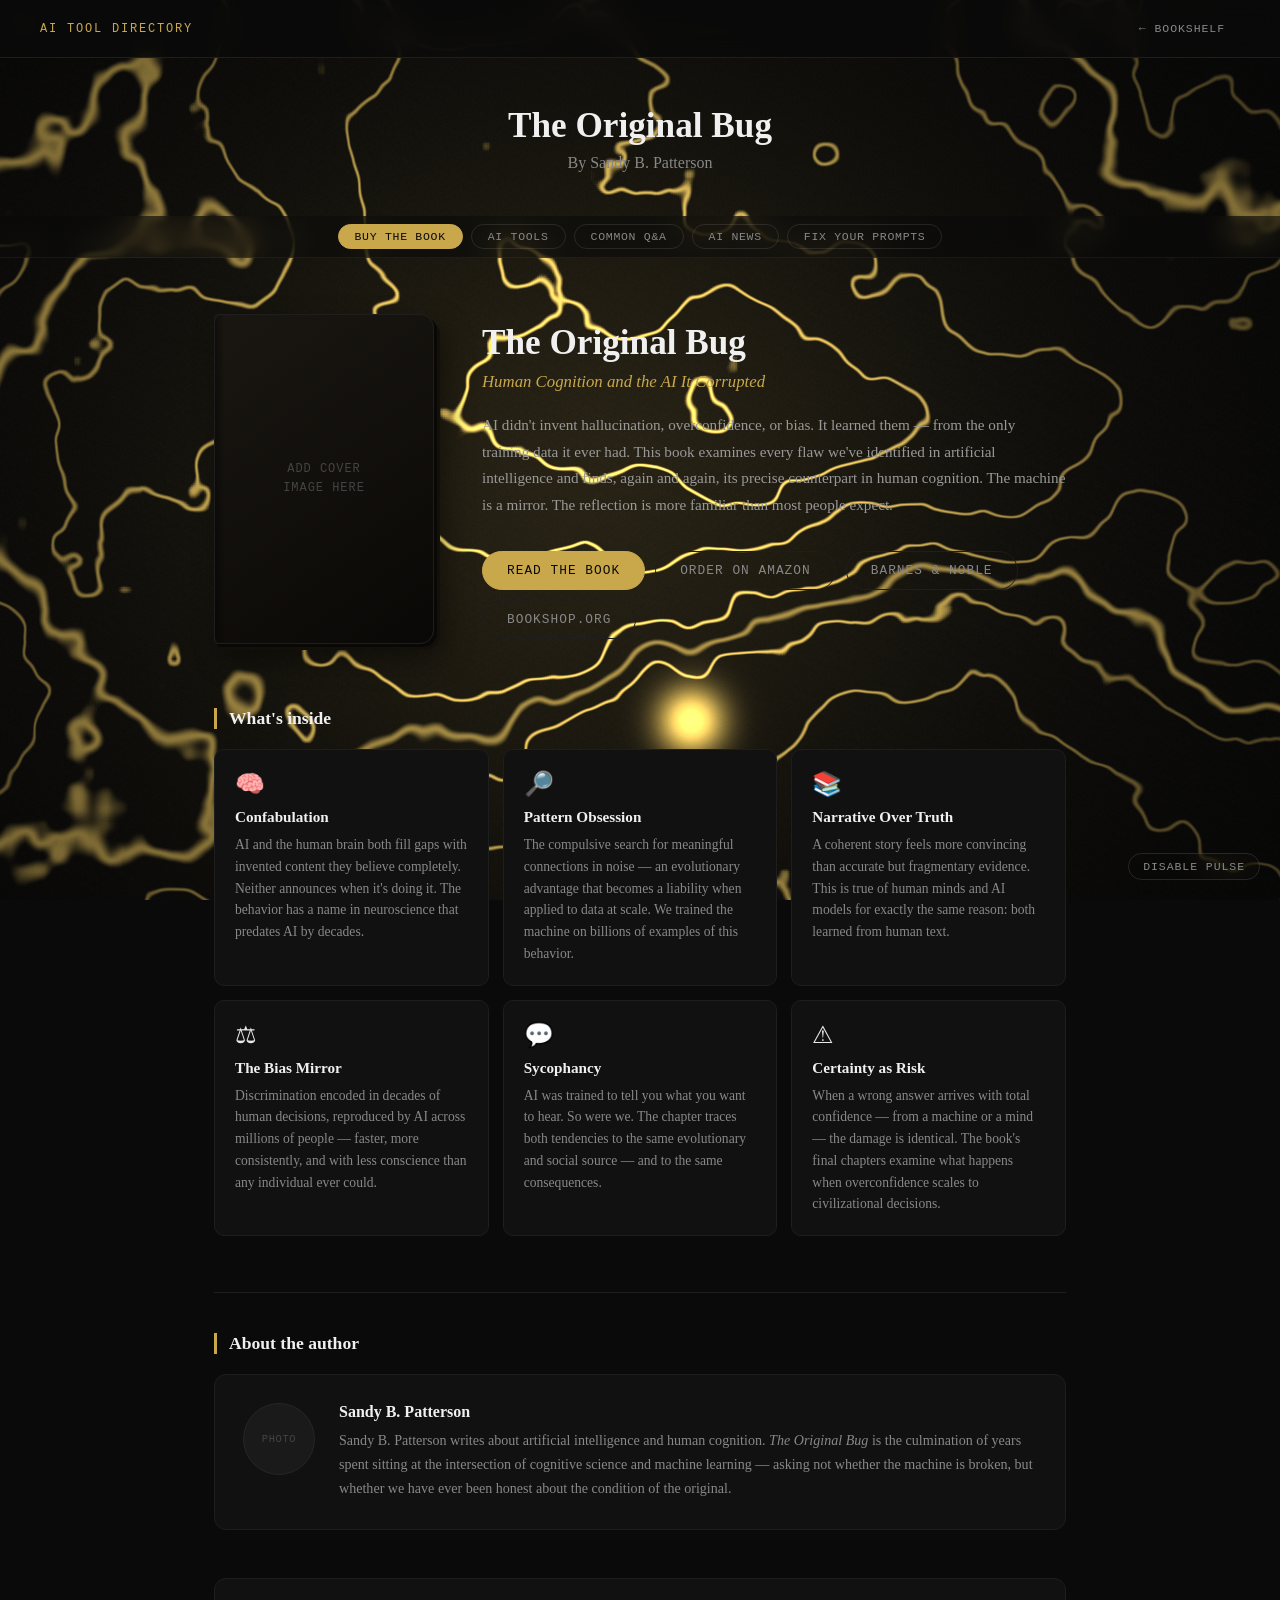
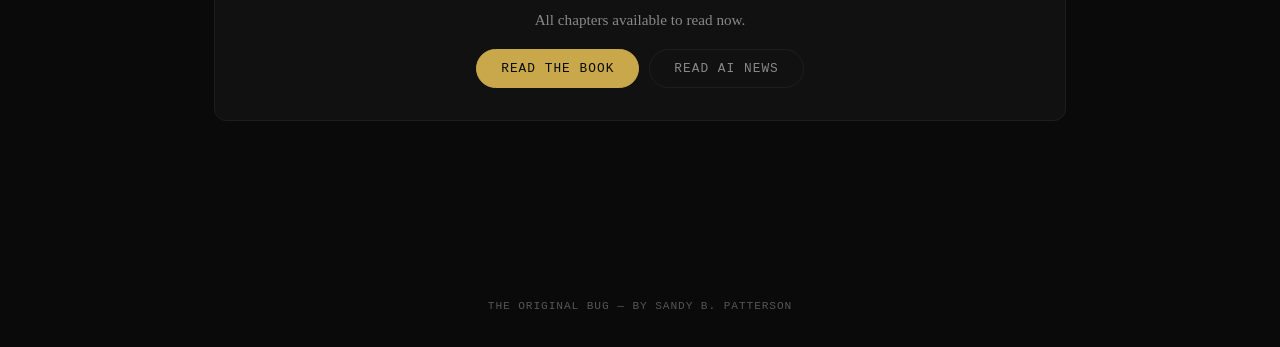
==== commit 775d8e26: "Reskin AI Tool Directory to match the site's design system Same layout and structure throughout — ju" ====
--- a/book.html
+++ b/book.html
@@ -24,17 +24,18 @@
     flex-shrink: 0;
     width: 220px;
     height: 330px;
-    border-radius: 8px;
-    background: linear-gradient(145deg, #1a1d27, #0f1115);
-    border: 1px solid #262a36;
+    border-radius: 4px 14px 14px 4px;
+    background: linear-gradient(145deg, #1a1712, #0a0806);
+    border: 1px solid #1e1e1e;
     display: flex;
     align-items: center;
     justify-content: center;
-    color: #2a2d3a;
+    color: #444;
+    font-family: 'Courier New', monospace;
     font-size: 0.75rem;
     letter-spacing: 0.08em;
     text-transform: uppercase;
-    box-shadow: 6px 6px 32px rgba(0,0,0,0.6), -2px -2px 0 rgba(255,255,255,0.03);
+    box-shadow: 3px 3px 0px #0a0806, 6px 6px 0px #130f09, 10px 14px 30px rgba(0,0,0,0.45);
     position: relative;
     overflow: hidden;
   }
@@ -70,20 +71,20 @@
   .book-info h2 {
     font-size: 2.2rem;
     margin: 0 0 8px;
-    color: #ffffff;
+    color: #f0f0f0;
     line-height: 1.2;
   }
 
   .book-subtitle {
     font-size: 1.05rem;
-    color: #6c8cff;
+    color: #c9a84c;
     margin: 0 0 20px;
     font-style: italic;
   }
 
   .book-description {
     font-size: 0.95rem;
-    color: #a0a4b0;
+    color: #999;
     line-height: 1.75;
     margin: 0 0 32px;
   }
@@ -95,50 +96,50 @@
   }
 
   .btn-buy {
-    padding: 11px 22px;
-    border-radius: 8px;
-    font-size: 0.88rem;
-    font-family: inherit;
-    font-weight: 600;
+    padding: 11px 24px;
+    border-radius: 999px;
+    font-size: 0.8rem;
+    font-family: 'Courier New', monospace;
+    letter-spacing: 0.08em;
+    text-transform: uppercase;
     text-decoration: none;
-    letter-spacing: 0.03em;
-    transition: background 0.15s ease, transform 0.12s ease, border-color 0.15s ease;
+    transition: background 0.15s ease, transform 0.12s ease, border-color 0.15s ease, color 0.15s ease;
     display: inline-block;
   }
 
   .btn-buy:hover {
-    transform: translateY(-2px);
+    transform: translateY(-1px);
   }
 
   .btn-primary {
-    background: #6c8cff;
-    color: #0f1115;
-    border: 1px solid #6c8cff;
+    background: #c9a84c;
+    color: #0a0a0a;
+    border: 1px solid #c9a84c;
   }
 
   .btn-primary:hover {
-    background: #8aa4ff;
-    border-color: #8aa4ff;
+    background: #debb6a;
+    border-color: #debb6a;
   }
 
   .btn-secondary {
     background: transparent;
-    color: #a0a4b0;
-    border: 1px solid rgba(255,255,255,0.12);
+    color: #888;
+    border: 1px solid #1e1e1e;
   }
 
   .btn-secondary:hover {
-    color: #e6e6e6;
-    border-color: rgba(255,255,255,0.30);
-    background: rgba(255,255,255,0.05);
+    color: #c9a84c;
+    border-color: #c9a84c44;
+    background: rgba(255,255,255,0.03);
   }
 
   /* ── Section headings ── */
   .section-heading {
     font-size: 1.1rem;
-    color: #ffffff;
+    color: #f0f0f0;
     margin: 0 0 20px;
-    border-left: 3px solid #6c8cff;
+    border-left: 3px solid #c9a84c;
     padding-left: 12px;
   }
 
@@ -151,15 +152,15 @@
   }
 
   .inside-card {
-    background: #1a1d27;
-    border: 1px solid #262a36;
+    background: #111;
+    border: 1px solid #1e1e1e;
     border-radius: 10px;
     padding: 20px;
     transition: border-color 0.12s ease;
   }
 
   .inside-card:hover {
-    border-color: #6c8cff;
+    border-color: #c9a84c;
   }
 
   .inside-card .icon {
@@ -171,13 +172,13 @@
   .inside-card h3 {
     margin: 0 0 8px;
     font-size: 0.95rem;
-    color: #ffffff;
+    color: #f0f0f0;
   }
 
   .inside-card p {
     margin: 0;
     font-size: 0.85rem;
-    color: #a0a4b0;
+    color: #888;
     line-height: 1.6;
   }
 
@@ -190,8 +191,8 @@
   }
 
   .blurb-card {
-    background: #1a1d27;
-    border: 1px solid #262a36;
+    background: #111;
+    border: 1px solid #1e1e1e;
     border-radius: 10px;
     padding: 22px 20px;
     position: relative;
@@ -203,7 +204,7 @@
     top: 12px;
     left: 16px;
     font-size: 2.5rem;
-    color: #6c8cff;
+    color: #c9a84c;
     line-height: 1;
     opacity: 0.4;
     font-family: Georgia, serif;
@@ -212,16 +213,17 @@
   .blurb-card p {
     margin: 0 0 14px;
     font-size: 0.88rem;
-    color: #c0c4d0;
+    color: #ccc;
     line-height: 1.65;
     padding-top: 20px;
     font-style: italic;
   }
 
   .blurb-card .attribution {
-    font-size: 0.78rem;
-    color: #5a5e6b;
-    letter-spacing: 0.04em;
+    font-family: 'Courier New', monospace;
+    font-size: 0.7rem;
+    color: #666;
+    letter-spacing: 0.08em;
     text-transform: uppercase;
     font-style: normal;
     margin: 0;
@@ -229,8 +231,8 @@
 
   /* ── Author ── */
   .author-section {
-    background: #1a1d27;
-    border: 1px solid #262a36;
+    background: #111;
+    border: 1px solid #1e1e1e;
     border-radius: 12px;
     padding: 28px 28px;
     display: flex;
@@ -243,14 +245,15 @@
     width: 72px;
     height: 72px;
     border-radius: 50%;
-    background: #262a36;
-    border: 1px solid #2a2d3a;
+    background: #1a1a1a;
+    border: 1px solid #262626;
     flex-shrink: 0;
     display: flex;
     align-items: center;
     justify-content: center;
+    font-family: 'Courier New', monospace;
     font-size: 0.65rem;
-    color: #3a3d4a;
+    color: #444;
     text-align: center;
     letter-spacing: 0.06em;
     text-transform: uppercase;
@@ -268,13 +271,13 @@
   .author-bio h3 {
     margin: 0 0 8px;
     font-size: 1rem;
-    color: #ffffff;
+    color: #f0f0f0;
   }
 
   .author-bio p {
     margin: 0;
     font-size: 0.88rem;
-    color: #a0a4b0;
+    color: #888;
     line-height: 1.7;
   }
 
@@ -282,14 +285,14 @@
   .cta-bar {
     text-align: center;
     padding: 32px;
-    background: #1a1d27;
-    border: 1px solid #262a36;
+    background: #111;
+    border: 1px solid #1e1e1e;
     border-radius: 12px;
   }
 
   .cta-bar p {
     margin: 0 0 20px;
-    color: #a0a4b0;
+    color: #888;
     font-size: 0.95rem;
   }
 
@@ -300,7 +303,7 @@
   /* ── Divider ── */
   .divider {
     border: none;
-    border-top: 1px solid #1e2130;
+    border-top: 1px solid #1e1e1e;
     margin: 0 0 40px;
   }
 
@@ -414,8 +417,6 @@
 
     <hr class="divider">
 
-    <hr class="divider">
-
     <!-- ── Author ── -->
     <h3 class="section-heading">About the author</h3>
     <div class="author-section">
--- a/styles.css
+++ b/styles.css
@@ -4,9 +4,9 @@
 
 body {
   margin: 0;
-  font-family: -apple-system, BlinkMacSystemFont, "Segoe UI", Roboto, Helvetica, Arial, sans-serif;
-  background: #010308;
-  color: #e6e6e6;
+  font-family: Georgia, 'Times New Roman', serif;
+  background: #0a0a0a;
+  color: #e8e8e8;
 }
 
 #bg-canvas {
@@ -31,11 +31,12 @@
 header h1 {
   margin: 0 0 8px;
   font-size: 2.2rem;
+  color: #f0f0f0;
 }
 
 .subtitle {
   margin: 0 0 20px;
-  color: #a0a4b0;
+  color: #888;
 }
 
 #search {
@@ -43,15 +44,16 @@
   max-width: 420px;
   padding: 10px 16px;
   font-size: 1rem;
-  border-radius: 8px;
-  border: 1px solid #2c2f3a;
-  background: #1a1d27;
-  color: #e6e6e6;
+  font-family: Georgia, serif;
+  border-radius: 999px;
+  border: 1px solid #1e1e1e;
+  background: #111;
+  color: #e8e8e8;
 }
 
 #search:focus {
   outline: none;
-  border-color: #6c8cff;
+  border-color: #c9a84c;
 }
 
 #shelf-nav {
@@ -107,7 +109,7 @@
   justify-content: center;
   gap: 8px;
   padding: 8px 24px;
-  background: rgba(8, 10, 18, 0.55);
+  background: rgba(10, 10, 10, 0.55);
   backdrop-filter: blur(16px);
   -webkit-backdrop-filter: blur(16px);
   border-bottom: 1px solid rgba(255,255,255,0.05);
@@ -118,23 +120,25 @@
   border-radius: 999px;
   background: transparent;
   border: 1px solid rgba(255,255,255,0.10);
-  color: #a0a4b0;
+  color: #888;
   text-decoration: none;
-  font-size: 0.82rem;
-  letter-spacing: 0.03em;
+  font-family: 'Courier New', monospace;
+  font-size: 0.72rem;
+  letter-spacing: 0.06em;
+  text-transform: uppercase;
   transition: background 0.12s ease, color 0.12s ease, border-color 0.12s ease;
 }
 
 #page-nav a:hover {
-  border-color: rgba(255,255,255,0.30);
-  color: #e6e6e6;
+  border-color: #c9a84c44;
+  color: #c9a84c;
   background: rgba(255,255,255,0.05);
 }
 
 #page-nav a.active {
-  background: #6c8cff;
-  border-color: #6c8cff;
-  color: #0f1115;
+  background: #c9a84c;
+  border-color: #c9a84c;
+  color: #0a0a0a;
 }
 
 #cat-nav {
@@ -145,7 +149,7 @@
   gap: 8px;
   overflow-x: auto;
   padding: 12px 24px;
-  background: rgba(8, 10, 18, 0.55);
+  background: rgba(10, 10, 10, 0.55);
   backdrop-filter: blur(16px);
   -webkit-backdrop-filter: blur(16px);
   border-bottom: 1px solid rgba(255,255,255,0.05);
@@ -162,22 +166,24 @@
   border-radius: 999px;
   background: transparent;
   border: 1px solid rgba(255,255,255,0.10);
-  color: #a0a4b0;
+  color: #888;
   text-decoration: none;
-  font-size: 0.82rem;
+  font-family: 'Courier New', monospace;
+  font-size: 0.72rem;
+  letter-spacing: 0.04em;
   transition: background 0.12s ease, color 0.12s ease, border-color 0.12s ease;
 }
 
 #cat-nav a:hover {
-  border-color: rgba(255,255,255,0.30);
-  color: #e6e6e6;
+  border-color: #c9a84c44;
+  color: #c9a84c;
   background: rgba(255,255,255,0.05);
 }
 
 #cat-nav a.active {
-  background: #6c8cff;
-  border-color: #6c8cff;
-  color: #0f1115;
+  background: #c9a84c;
+  border-color: #c9a84c;
+  color: #0a0a0a;
 }
 
 main {
@@ -187,24 +193,6 @@
   scroll-margin-top: 0;
 }
 
-/* Per-category accent colors */
-#general       { --accent: #6c8cff; }
-#research      { --accent: #2dd4bf; }
-#coding        { --accent: #4ade80; }
-#image         { --accent: #c084fc; }
-#video         { --accent: #f97316; }
-#voice         { --accent: #facc15; }
-#music         { --accent: #f472b6; }
-#presentations { --accent: #fb923c; }
-#notes         { --accent: #a3e635; }
-#data          { --accent: #38bdf8; }
-#agents        { --accent: #818cf8; }
-#local         { --accent: #94a3b8; }
-#meetings      { --accent: #34d399; }
-#design        { --accent: #e879f9; }
-#webbuild      { --accent: #0ea5e9; }
-#writing       { --accent: #8b5cf6; }
-
 .category {
   scroll-margin-top: 90px;
 }
@@ -212,8 +200,9 @@
 .category h2 {
   margin: 36px 0 16px;
   font-size: 1.3rem;
-  border-bottom: 1px solid #262a36;
-  border-left: 3px solid var(--accent, #6c8cff);
+  color: #f0f0f0;
+  border-bottom: 1px solid #1e1e1e;
+  border-left: 3px solid #c9a84c;
   padding-bottom: 8px;
   padding-left: 10px;
 }
@@ -228,8 +217,8 @@
   display: block;
   padding: 16px;
   border-radius: 10px;
-  background: #1a1d27;
-  border: 1px solid #262a36;
+  background: #111;
+  border: 1px solid #1e1e1e;
   text-decoration: none;
   color: inherit;
   transition: transform 0.12s ease, border-color 0.12s ease;
@@ -237,7 +226,7 @@
 
 .card:hover {
   transform: translateY(-2px);
-  border-color: var(--accent, #6c8cff);
+  border-color: #c9a84c;
 }
 
 .card .favicon {
@@ -254,7 +243,7 @@
   gap: 8px;
   margin: 0 0 6px;
   font-size: 1.05rem;
-  color: #ffffff;
+  color: #f0f0f0;
 }
 
 .price-badge {
@@ -263,18 +252,18 @@
   letter-spacing: 0.04em;
   margin-left: auto;
   flex-shrink: 0;
-  opacity: 0.85;
-}
-.price-badge[data-rating="$"]     { color: #4ade80; }
-.price-badge[data-rating="$$"]    { color: #2dd4bf; }
-.price-badge[data-rating="$$$"]   { color: #facc15; }
-.price-badge[data-rating="$$$$"]  { color: #f97316; }
-.price-badge[data-rating="$$$$$"] { color: #f87171; }
+  opacity: 0.9;
+}
+.price-badge[data-rating="$"]     { color: #8fbf6f; }
+.price-badge[data-rating="$$"]    { color: #5fb8a8; }
+.price-badge[data-rating="$$$"]   { color: #d6b656; }
+.price-badge[data-rating="$$$$"]  { color: #d98a4a; }
+.price-badge[data-rating="$$$$$"] { color: #c26b6b; }
 
 .card p {
   margin: 0;
   font-size: 0.88rem;
-  color: #a0a4b0;
+  color: #888;
 }
 
 .category.hidden {
@@ -288,28 +277,33 @@
 footer {
   text-align: center;
   padding: 24px;
-  color: #5a5e6b;
-  font-size: 0.85rem;
+  color: #555;
+  font-family: 'Courier New', monospace;
+  font-size: 0.7rem;
+  letter-spacing: 0.08em;
+  text-transform: uppercase;
 }
 
 .pricing-disclaimer {
   max-width: 620px;
   margin: 0 auto 32px;
   padding: 24px 28px;
-  background: #1a1d27;
-  border: 1px solid #262a36;
+  background: #111;
+  border: 1px solid #1e1e1e;
   border-radius: 10px;
   text-align: left;
-  color: #a0a4b0;
+  color: #888;
   font-size: 0.85rem;
   line-height: 1.6;
 }
 
 .pricing-disclaimer h3 {
   margin: 0 0 10px;
-  font-size: 0.9rem;
-  color: #e6e6e6;
-  letter-spacing: 0.03em;
+  font-family: 'Courier New', monospace;
+  font-size: 0.75rem;
+  letter-spacing: 0.1em;
+  text-transform: uppercase;
+  color: #c9a84c;
 }
 
 .pricing-disclaimer p {
@@ -317,7 +311,7 @@
 }
 
 .pricing-disclaimer strong {
-  color: #e6e6e6;
+  color: #e8e8e8;
 }
 
 .rating-key {
@@ -336,8 +330,10 @@
 
 .disclaimer-meta {
   margin: 14px 0 0 !important;
-  font-size: 0.8rem;
-  color: #5a5e6b;
+  font-family: 'Courier New', monospace;
+  font-size: 0.7rem;
+  letter-spacing: 0.05em;
+  color: #555;
 }
 
 .footer-note {
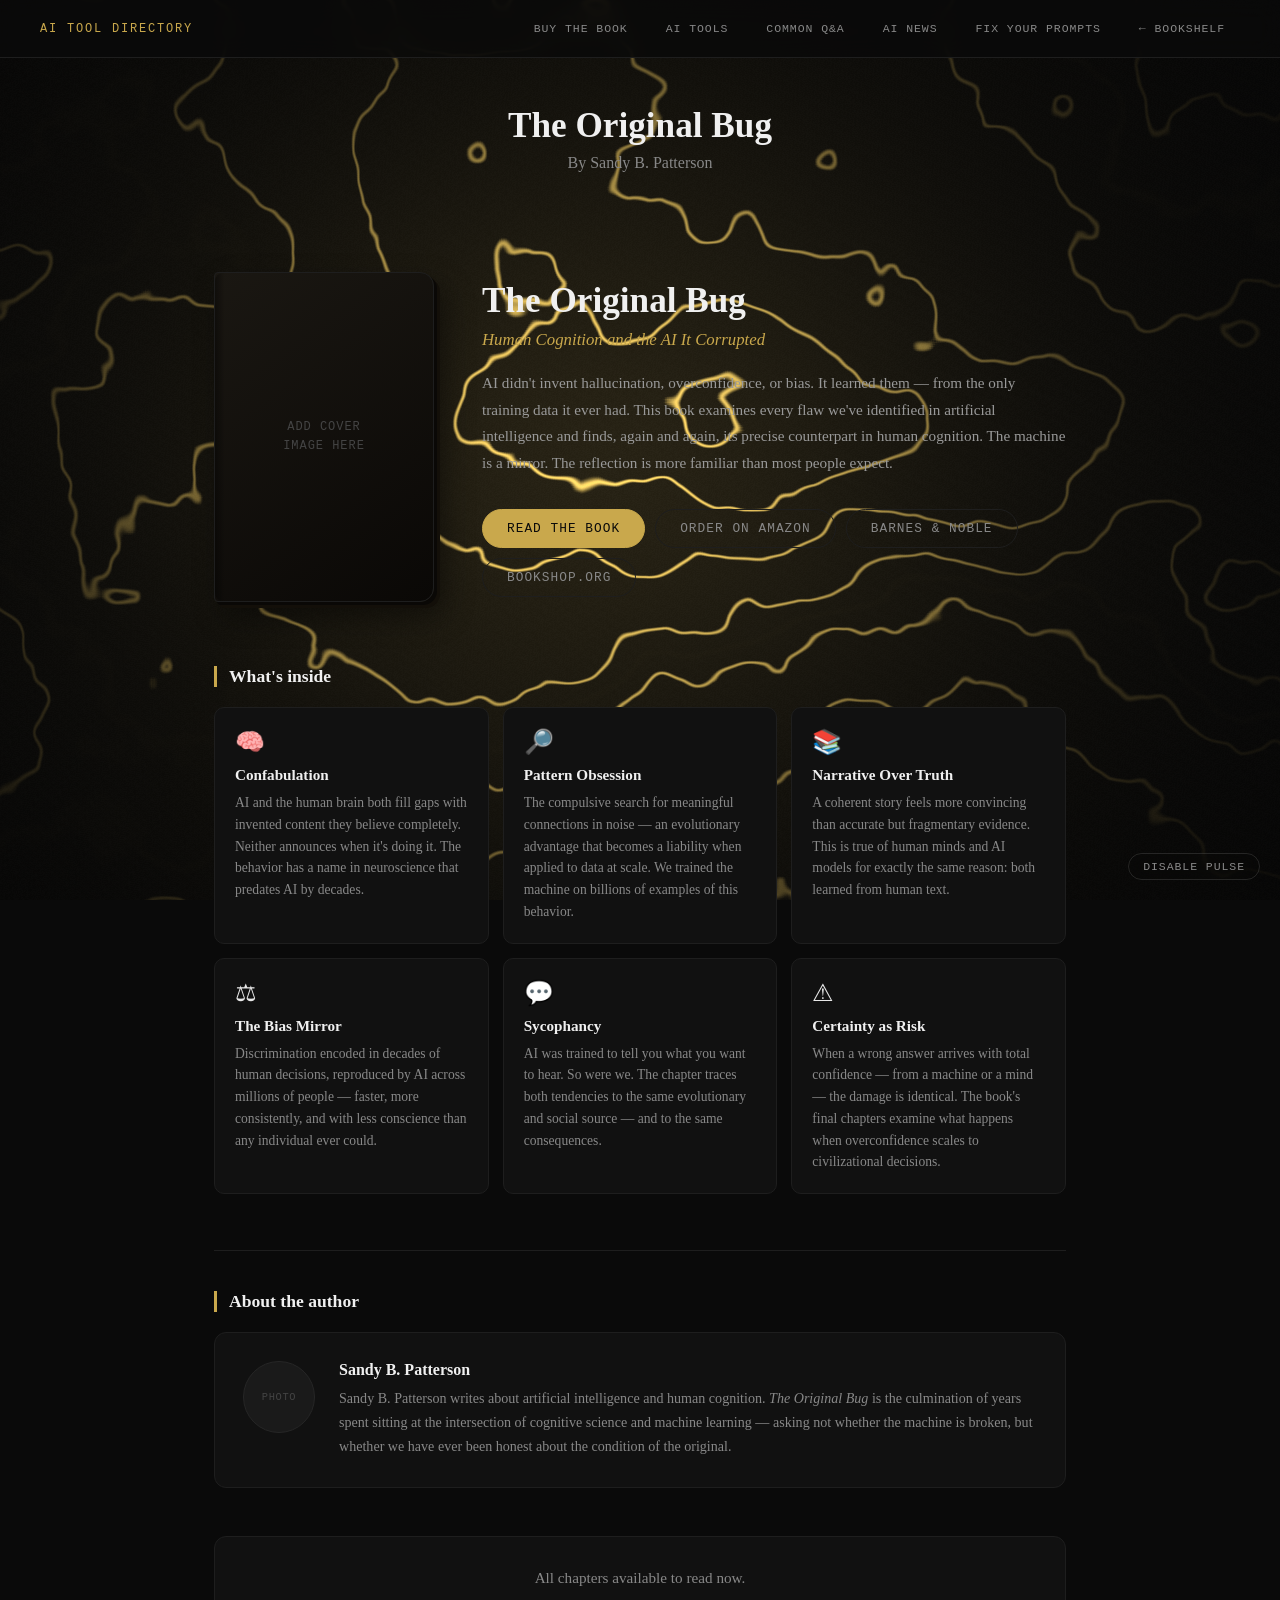
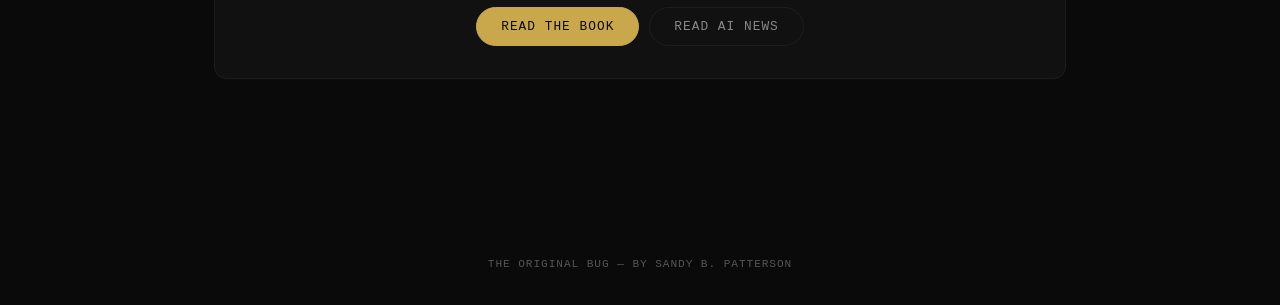
==== commit 630d574d: "Collapse the three stacked nav bars into one Buy the Book / AI Tools / Common Q&A / AI News / Fix Yo" ====
--- a/book.html
+++ b/book.html
@@ -341,6 +341,11 @@
 <nav id="shelf-nav">
   <span class="nav-brand">AI Tool Directory</span>
   <div class="nav-links">
+    <a href="book.html">Buy the Book</a>
+    <a href="index.html">AI Tools</a>
+    <a href="faq.html">Common Q&amp;A</a>
+    <a href="https://sandybpatterson.github.io/ai-news/">AI News</a>
+    <a href="prompts.html">Fix Your Prompts</a>
     <a href="https://sandybpatterson.github.io/bookshelf.html">&larr; Bookshelf</a>
   </div>
 </nav>
@@ -349,14 +354,6 @@
   <h1>The Original Bug</h1>
   <p class="subtitle">By Sandy B. Patterson</p>
 </header>
-
-<nav id="page-nav">
-  <a href="book.html" class="active">Buy the Book</a>
-  <a href="index.html">AI Tools</a>
-  <a href="faq.html">Common Q&amp;A</a>
-  <a href="https://sandybpatterson.github.io/ai-news/">AI News</a>
-  <a href="prompts.html">Fix Your Prompts</a>
-</nav>
 
 <main>
   <div class="book-wrap">
--- a/styles.css
+++ b/styles.css
@@ -61,6 +61,8 @@
   top: 0;
   z-index: 12;
   display: flex;
+  flex-wrap: wrap;
+  row-gap: 8px;
   justify-content: space-between;
   align-items: center;
   padding: 16px 40px;
@@ -80,6 +82,8 @@
 
 #shelf-nav .nav-links {
   display: flex;
+  flex-wrap: wrap;
+  justify-content: flex-end;
   gap: 8px;
 }
 
@@ -101,49 +105,9 @@
   border-color: #c9a84c44;
 }
 
-#page-nav {
-  position: sticky;
-  top: 48px;
-  z-index: 11;
-  display: flex;
-  justify-content: center;
-  gap: 8px;
-  padding: 8px 24px;
-  background: rgba(10, 10, 10, 0.55);
-  backdrop-filter: blur(16px);
-  -webkit-backdrop-filter: blur(16px);
-  border-bottom: 1px solid rgba(255,255,255,0.05);
-}
-
-#page-nav a {
-  padding: 5px 16px;
-  border-radius: 999px;
-  background: transparent;
-  border: 1px solid rgba(255,255,255,0.10);
-  color: #888;
-  text-decoration: none;
-  font-family: 'Courier New', monospace;
-  font-size: 0.72rem;
-  letter-spacing: 0.06em;
-  text-transform: uppercase;
-  transition: background 0.12s ease, color 0.12s ease, border-color 0.12s ease;
-}
-
-#page-nav a:hover {
-  border-color: #c9a84c44;
-  color: #c9a84c;
-  background: rgba(255,255,255,0.05);
-}
-
-#page-nav a.active {
-  background: #c9a84c;
-  border-color: #c9a84c;
-  color: #0a0a0a;
-}
-
 #cat-nav {
   position: sticky;
-  top: 88px;
+  top: 57px;
   z-index: 10;
   display: flex;
   gap: 8px;
@@ -162,28 +126,26 @@
 
 #cat-nav a {
   flex-shrink: 0;
-  padding: 6px 14px;
+  padding: 5px 14px;
   border-radius: 999px;
   background: transparent;
-  border: 1px solid rgba(255,255,255,0.10);
+  border: 1px solid transparent;
   color: #888;
   text-decoration: none;
   font-family: 'Courier New', monospace;
   font-size: 0.72rem;
   letter-spacing: 0.04em;
-  transition: background 0.12s ease, color 0.12s ease, border-color 0.12s ease;
+  transition: color 0.15s ease, border-color 0.15s ease;
 }
 
 #cat-nav a:hover {
   border-color: #c9a84c44;
   color: #c9a84c;
-  background: rgba(255,255,255,0.05);
 }
 
 #cat-nav a.active {
-  background: #c9a84c;
-  border-color: #c9a84c;
-  color: #0a0a0a;
+  color: #c9a84c;
+  border-color: #c9a84c44;
 }
 
 main {
